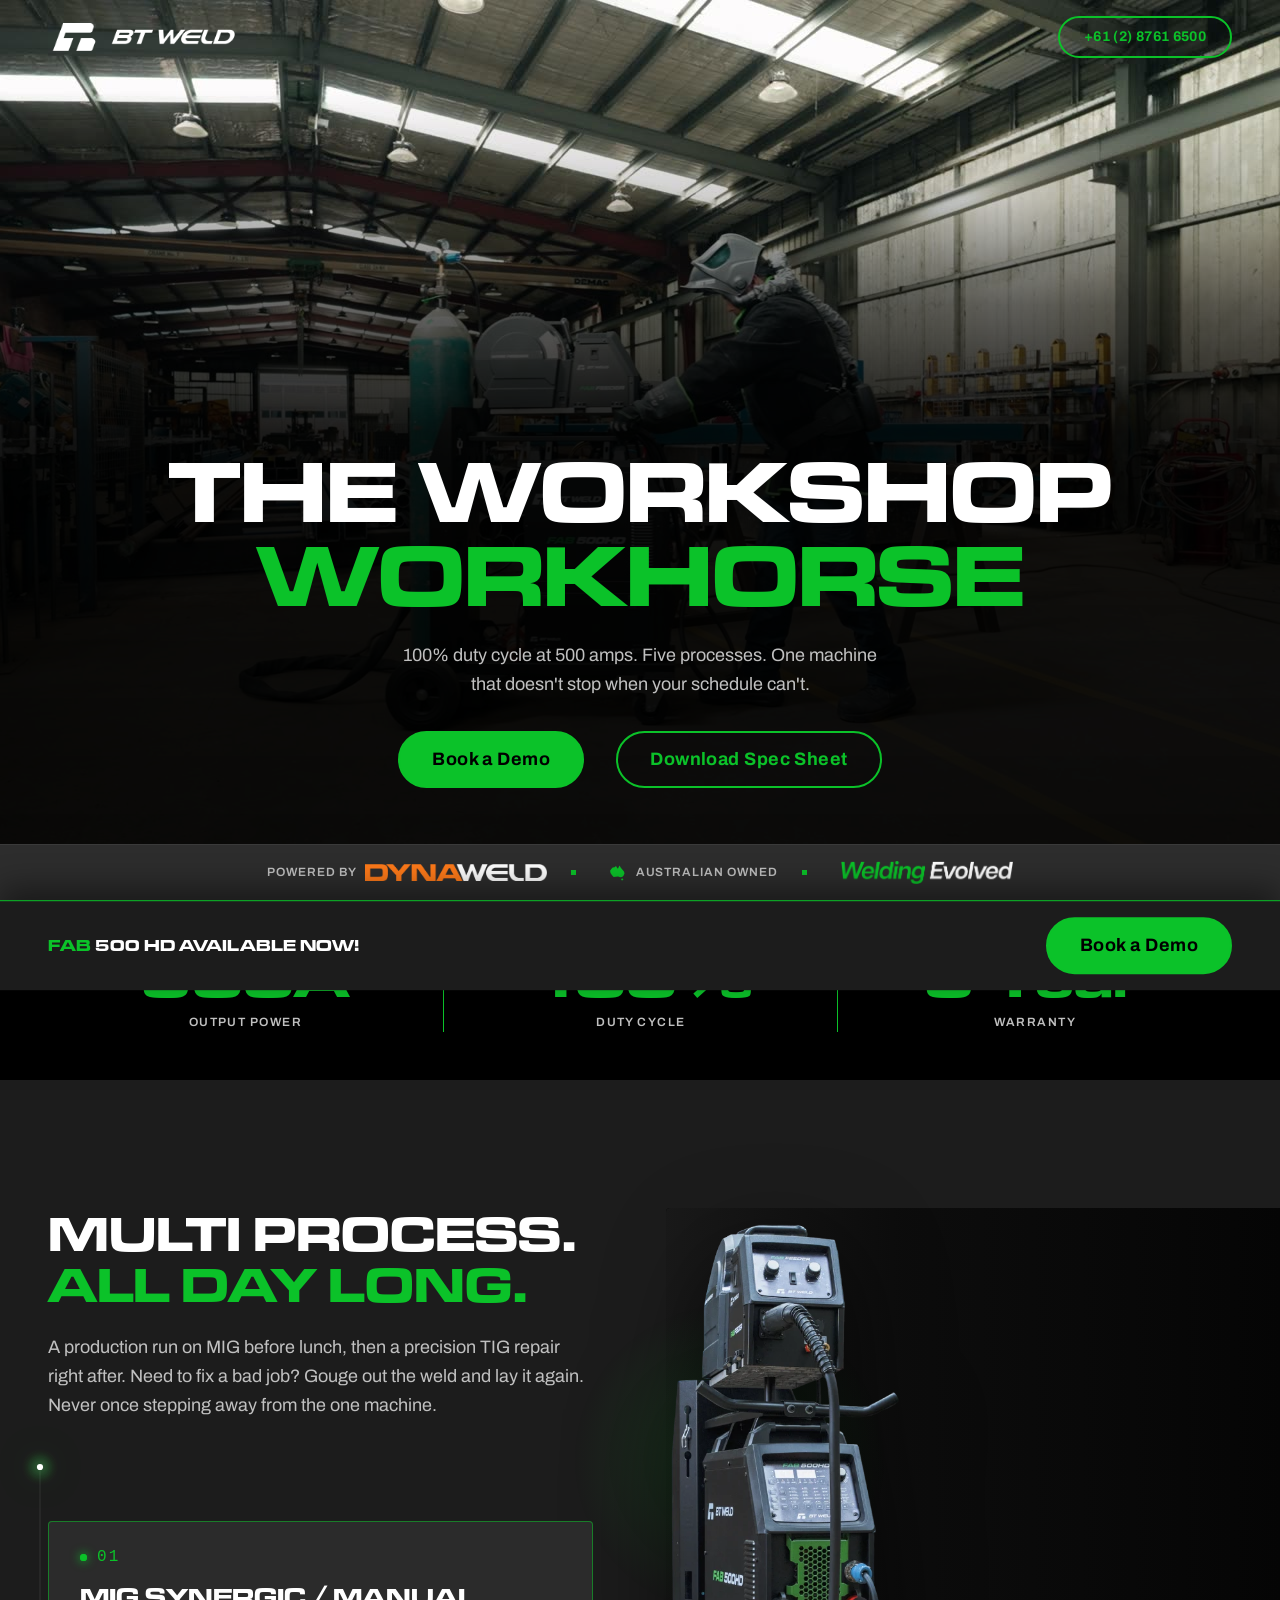
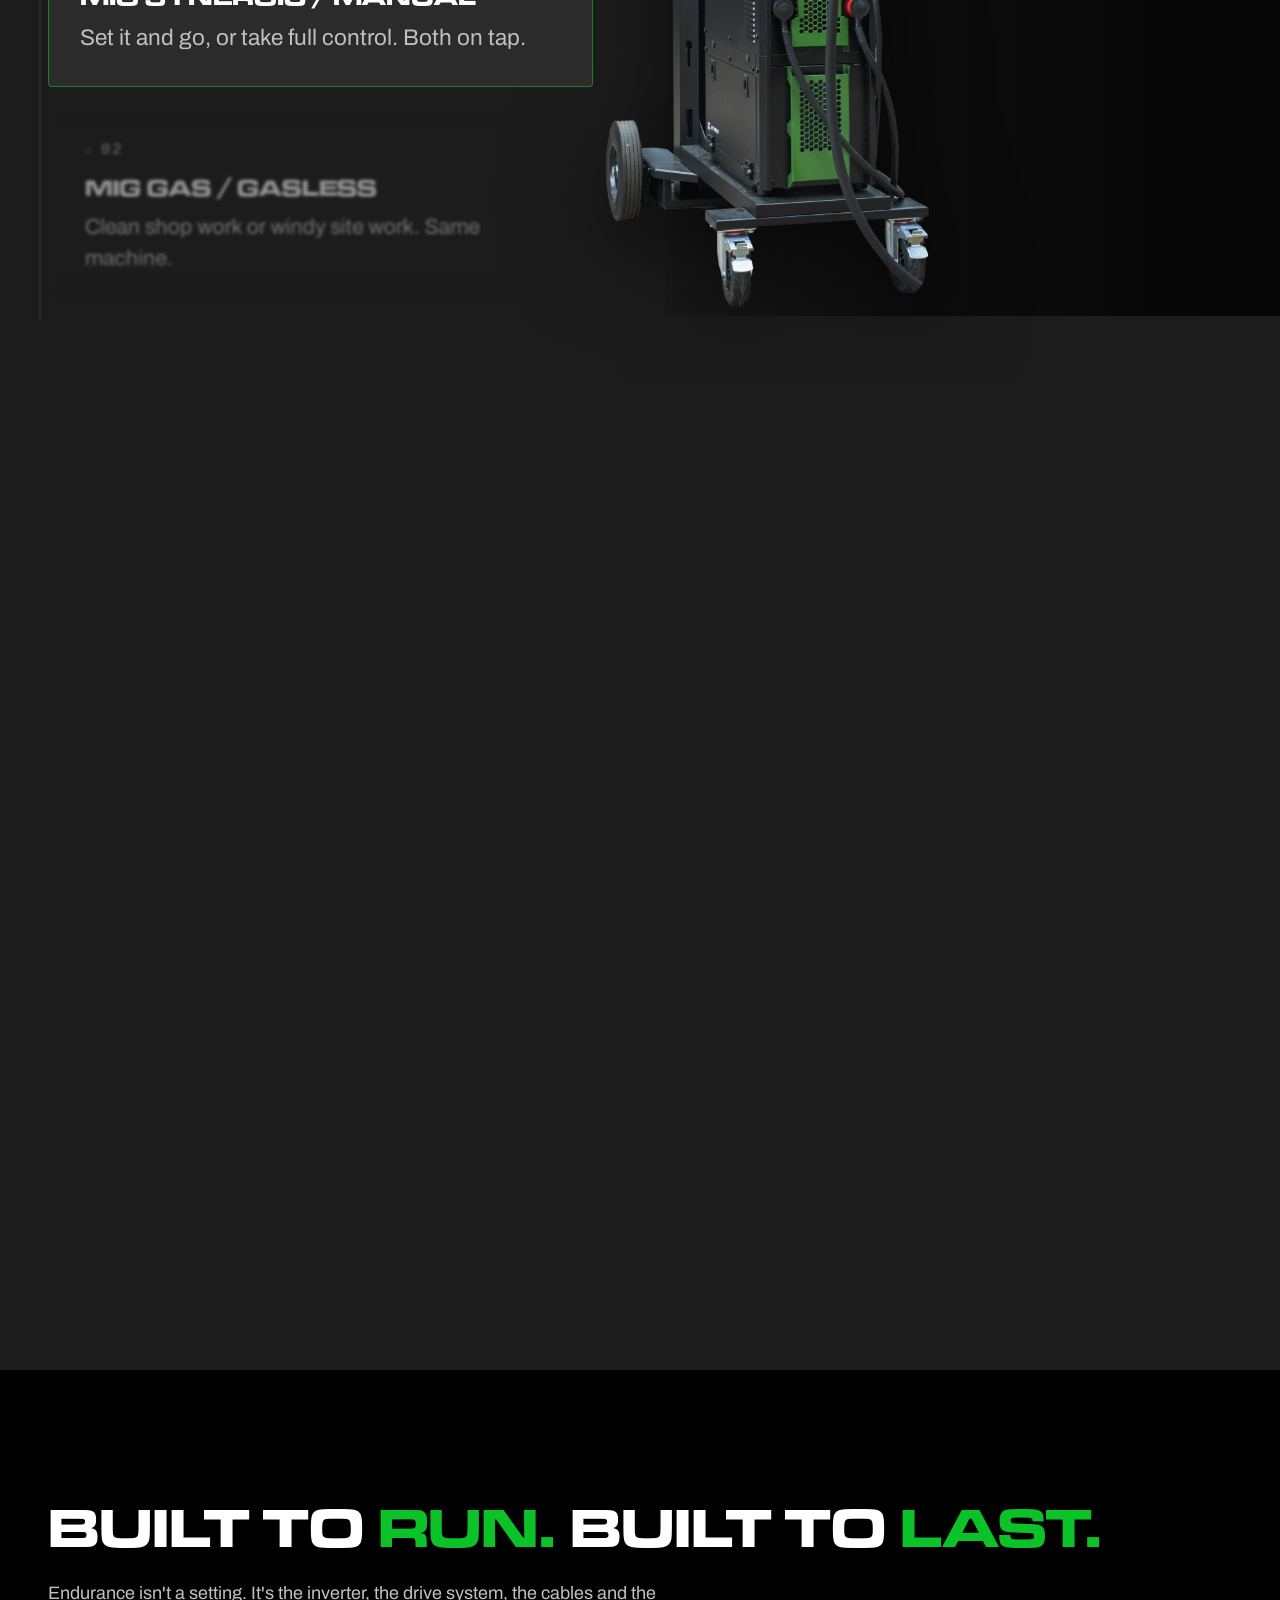
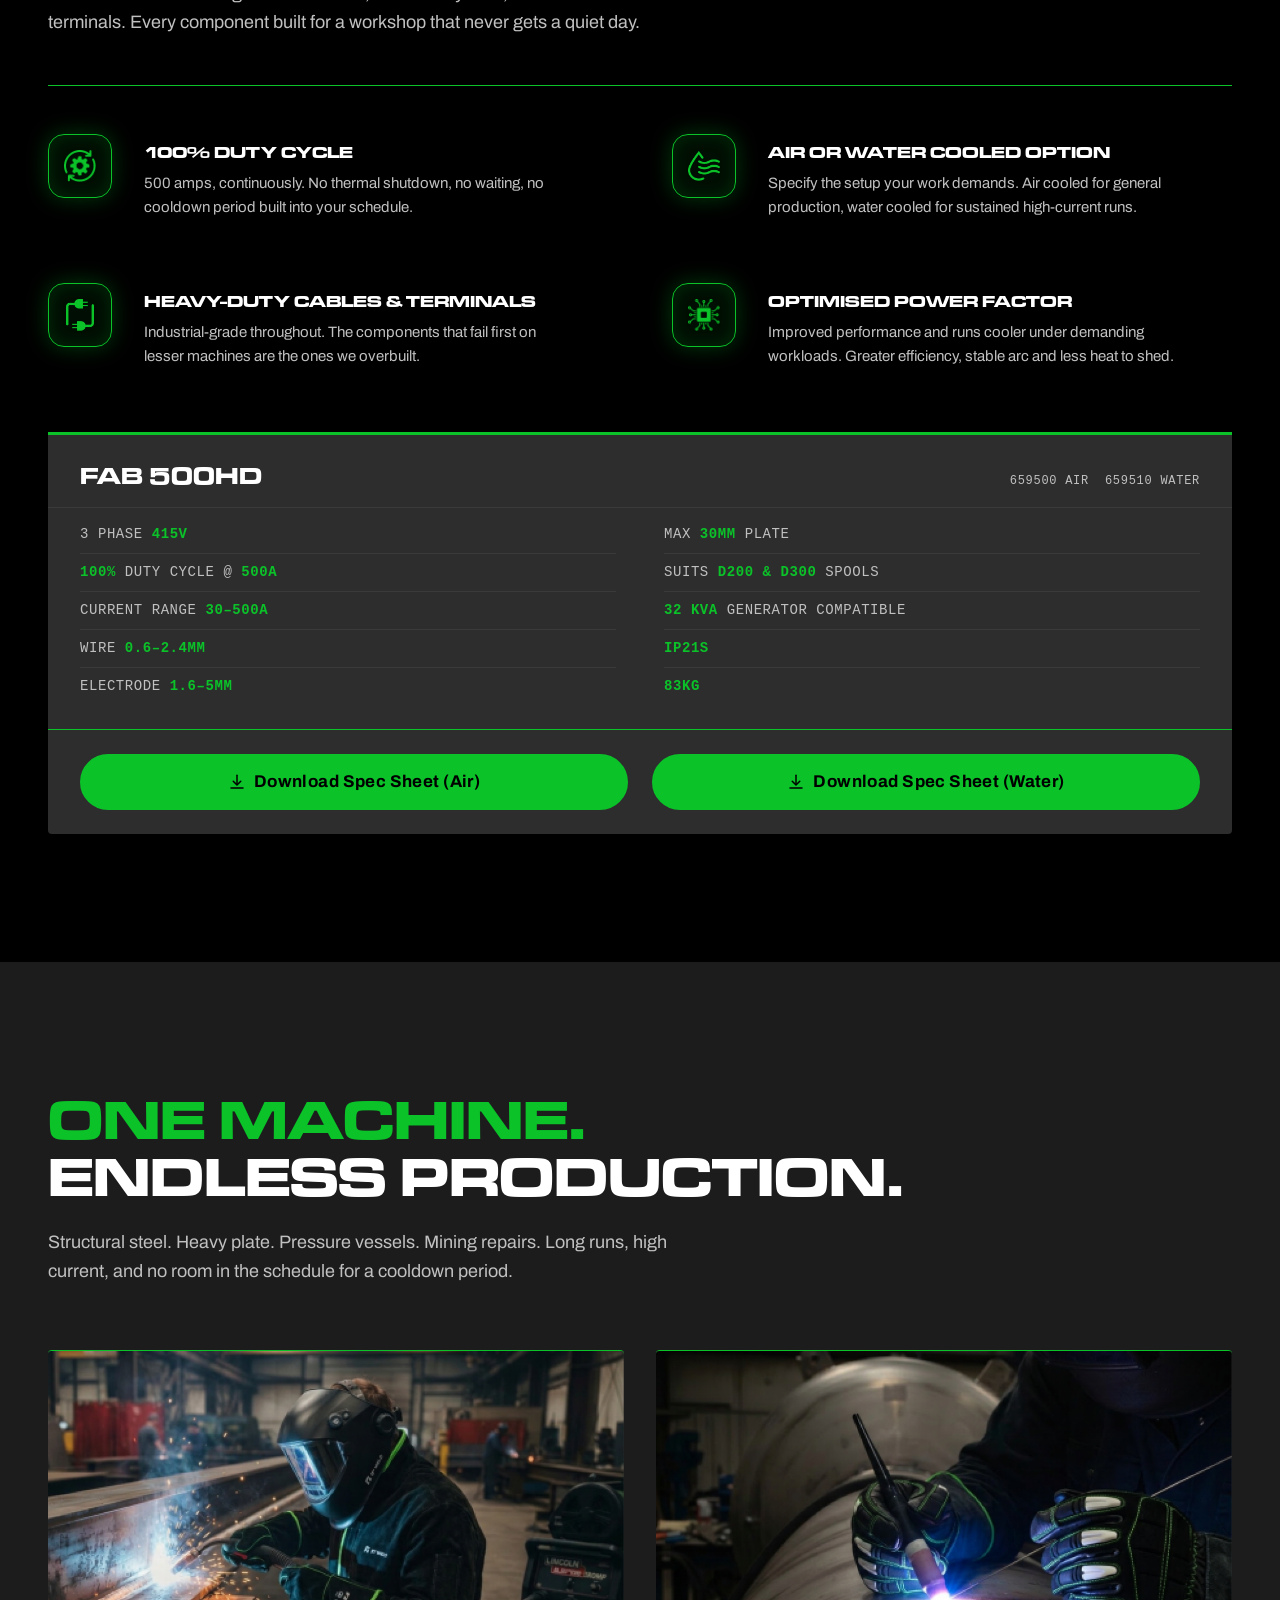
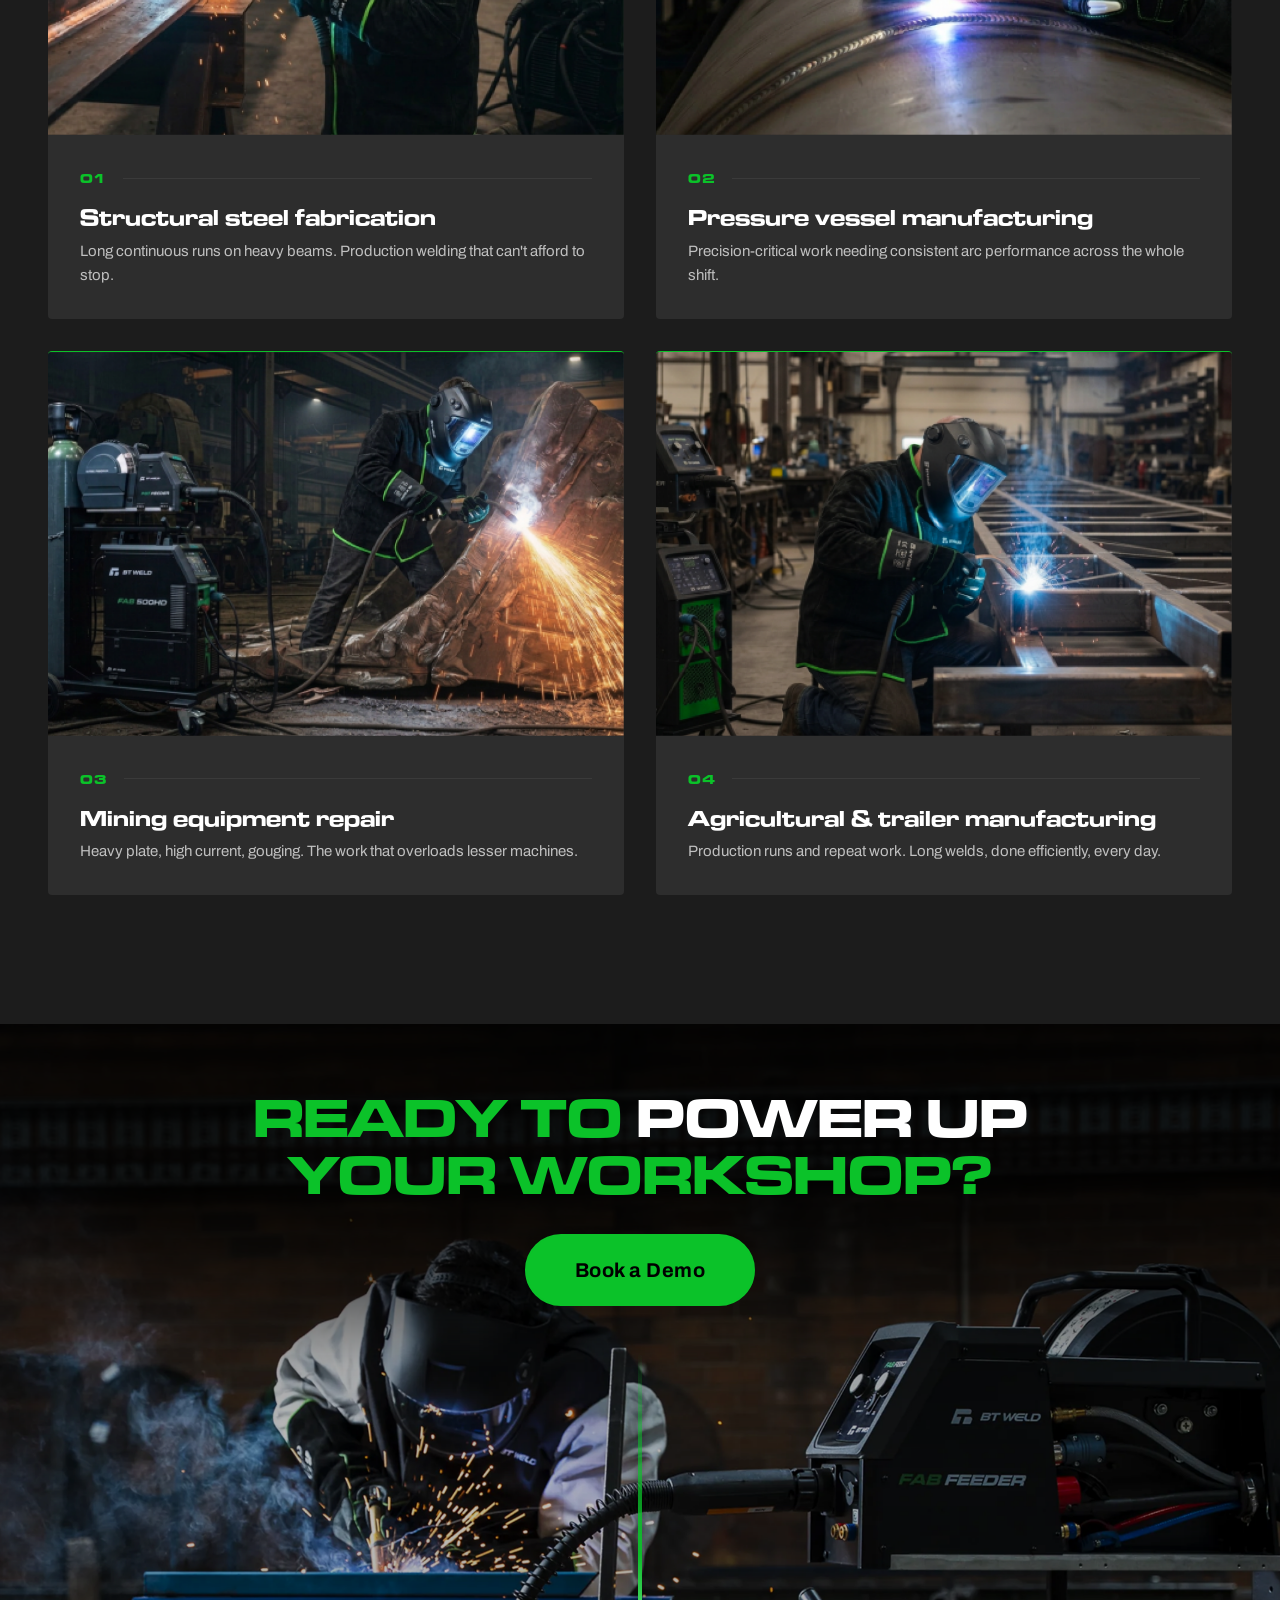
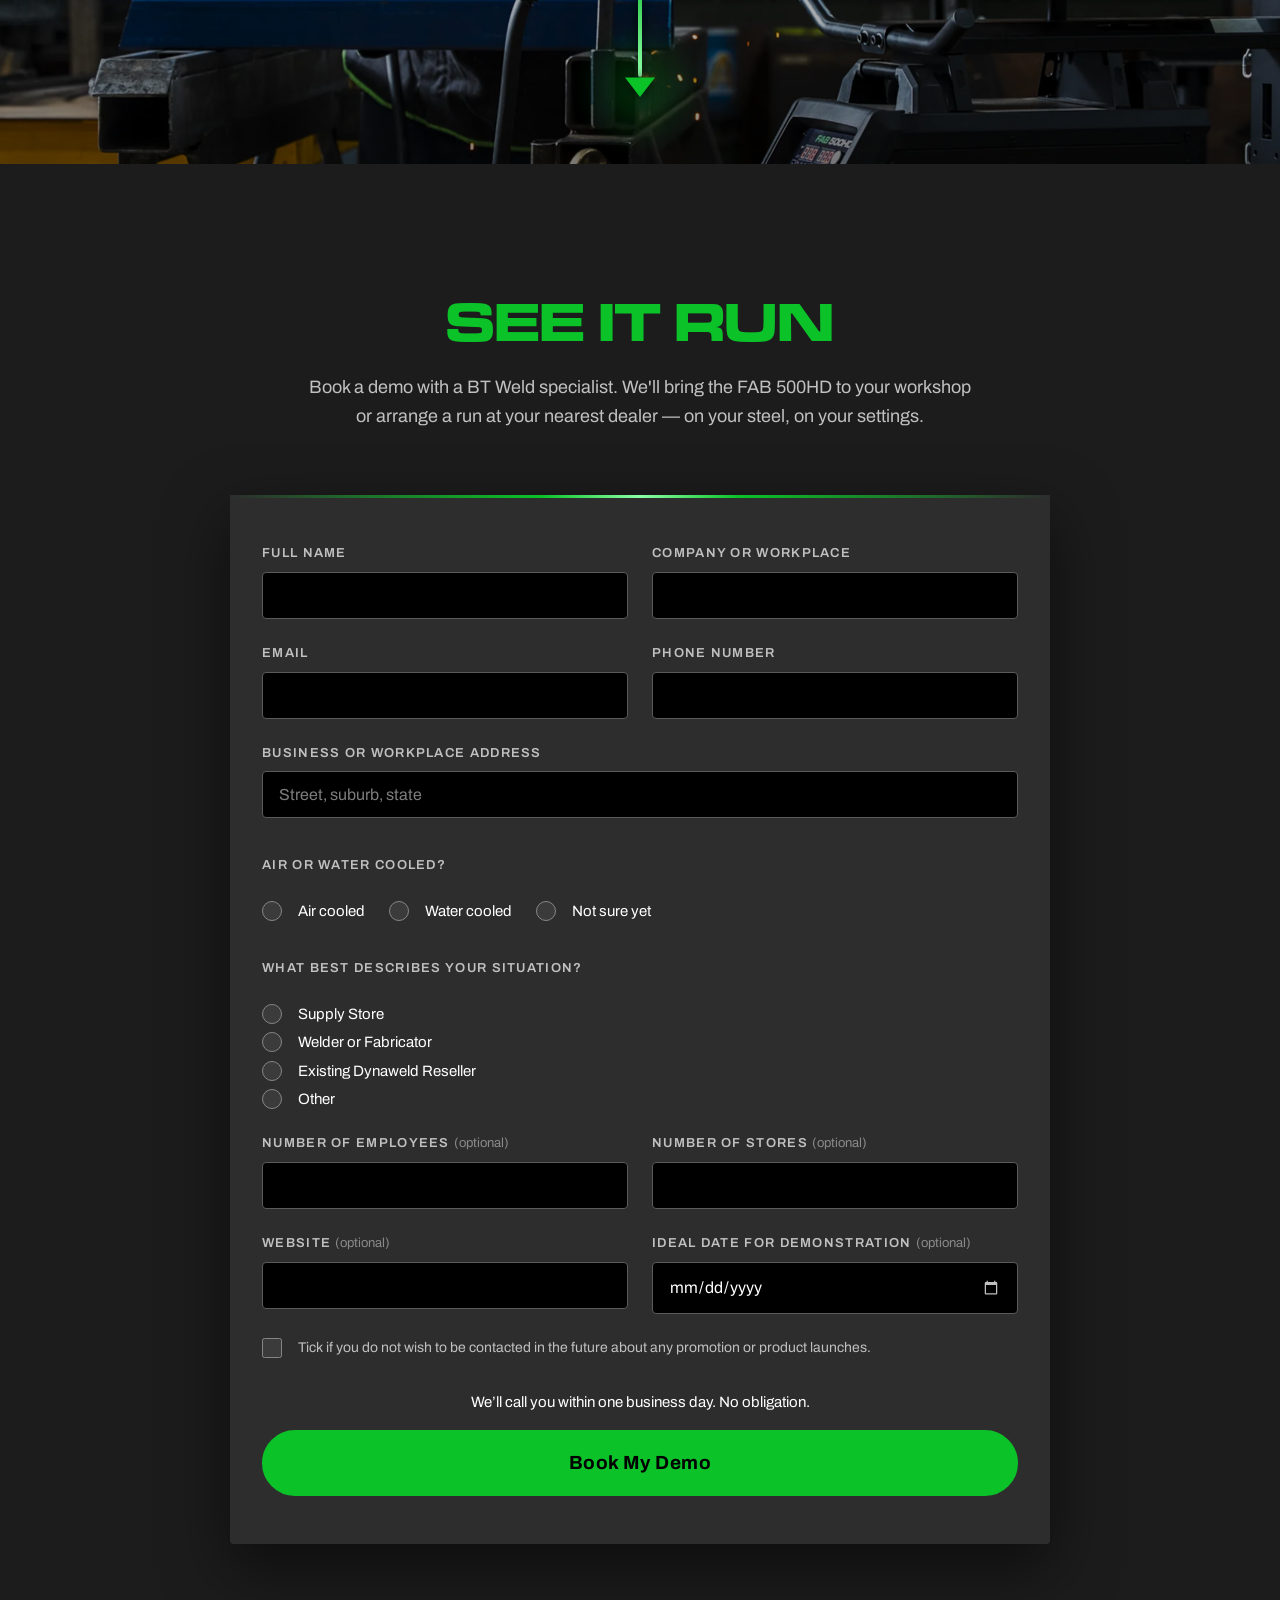
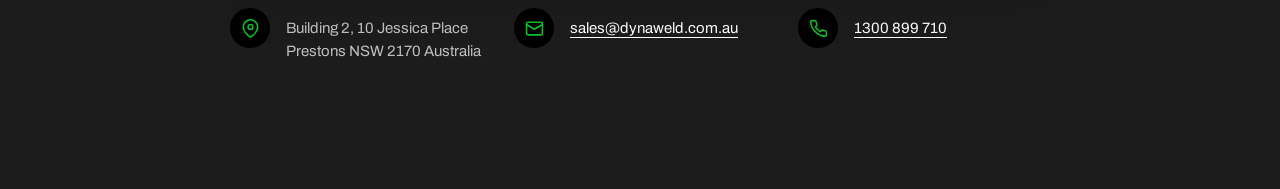
==== mockup/index.html @ fcc18ad4 "Add FAB500HD landing page for GitHub Pages Publishes mockup/index.html and the assets it references," ====
<!doctype html>
<html lang="en-AU">
<head>
<meta charset="utf-8">
<meta name="viewport" content="width=device-width, initial-scale=1">
<title>FAB 500HD Industrial MIG Welder | 500A, 100% Duty Cycle | BT Weld</title>
<meta name="description" content="The FAB 500HD delivers 500A at 100% duty cycle across MIG, TIG, Stick and gouging. Air or water cooled. 5-year warranty. Book a demo.">
<link rel="preconnect" href="https://fonts.googleapis.com">
<link rel="preconnect" href="https://fonts.gstatic.com" crossorigin>
<link rel="preload" as="font" type="font/otf" href="assets/fonts/MicrogrammaD-BoldExte.otf" crossorigin>
<link href="https://fonts.googleapis.com/css2?family=Archivo:wght@400;500;600;700&display=swap" rel="stylesheet">
<link rel="stylesheet" href="assets/css/fab500hd.css">
<script>document.documentElement.classList.add('js');</script>
<script type="application/ld+json">
{
  "@context": "https://schema.org",
  "@type": "Product",
  "name": "BT Weld FAB 500HD",
  "description": "Industrial multi-process welder. 500A at 100% duty cycle across MIG, TIG, Stick and gouging.",
  "brand": { "@type": "Brand", "name": "BT Weld" },
  "model": [
    { "@type": "ProductModel", "name": "FAB 500HD AIR", "sku": "659500" },
    { "@type": "ProductModel", "name": "FAB 500HD WATER", "sku": "659510" }
  ],
  "hasMerchantReturnPolicy": null,
  "additionalProperty": [
    { "@type": "PropertyValue", "name": "Duty cycle", "value": "100% @ 500A" },
    { "@type": "PropertyValue", "name": "Current range", "value": "30-500A" },
    { "@type": "PropertyValue", "name": "Max plate", "value": "30mm" },
    { "@type": "PropertyValue", "name": "Ingress protection", "value": "IP21S" },
    { "@type": "PropertyValue", "name": "Warranty", "value": "5 years" }
  ]
}
</script>
</head>
<body>
<!--
  THESIS: The category standard for an industrial machine page, played straight and
  built to Dyson/Caterpillar finish. It refuses the dealt alternative worlds and the
  smuggled-motif compromise: convention is the commitment, not the fallback.
  OWN-WORLD: Black ground, charcoal cards, one green (#0bc229, the BT Weld design
  system's brand green) carrying every action and rule. Microgramma Bold Extended
  uppercase for all display, Archivo for text, mono reserved for part numbers and
  filenames. 4px cards, pill buttons per the design system.
  Arc orange exists only inside photography.
  STORY: A fabricator sees a 500A machine that will not derate, reads the four figures
  that prove it, understands the five processes and the engineering behind the duty
  cycle, picks air or water, and books a demo on their own steel.
  FIRST VIEWPORT: Full-bleed arc footage under a 55% scrim, masthead reduced to logo
  and phone, headline struck across two lines at fit-computed scale, subhead, green
  primary and a quiet underlined brochure link, trust strip pinned to the band's base.
  FORM: canon — the standing exit, taken deliberately over the dealt direction
  (Mill Certificate) and the pick (Rating Plate). Seed key 51933d16.
  FINISH: unreviewed and undocumented is unfinished; this build ends with the finish
  review, the verdict, DESIGN.md, and every shipping raster carrying its provenance.
-->

<a class="bt-skip" href="#book-demo">Skip to demo booking</a>
<header class="bt-masthead">
  <div class="bt-masthead__inner">
    <a class="bt-logo" href="/" aria-label="BT Weld — home">
      <img src="assets/fab500hd/main-logo.png" alt="BT Weld" width="500" height="74" decoding="async">
    </a>
    <a class="bt-btn bt-btn--ghost bt-masthead__tel" href="tel:+61287616500">+61 (2) 8761 6500</a>
  </div>
</header>

<main>

<!-- ============ 1 — HERO ============ -->
<section class="bt-hero" aria-labelledby="hero-h">
  <div class="bt-hero__media">
    <video class="bt-hero__video"
           autoplay muted loop playsinline preload="metadata"
           poster="assets/fab500hd/hero-poster.jpg"
           aria-label="FAB 500HD welding in a fabrication workshop">
      <source src="assets/fab500hd/hero-clip.mp4" type="video/mp4">
    </video>
  </div>
  <div class="bt-hero__scrim"></div>

  <div class="bt-hero__inner">
    <div class="bt-wrap">
      <div class="bt-hero__copy">
        <h1 class="bt-display" id="hero-h">The Workshop<br><span class="bt-accent">Workhorse</span></h1>
        <p class="bt-hero__sub">100% duty cycle at 500 amps. Five processes. One machine that doesn't stop when your schedule can't.</p>
        <div class="bt-hero__actions">
          <a class="bt-btn" href="#book-demo" data-cta>Book a Demo</a>
          <a class="bt-btn bt-btn--ghost" href="assets/fab500hd/fab500hd-spec-sheet.pdf" target="_blank" rel="noopener">Download Spec Sheet</a>
        </div>
      </div>
    </div>
  </div>

  <div class="bt-trust">
    <ul class="bt-trust__list">
      <li class="bt-trust__item">
        <span class="bt-trust__pre">Powered by</span>
        <img class="bt-trust__logo bt-trust__logo--dyna" src="assets/fab500hd/dynaweld-logo.png" alt="Dynaweld" width="460" height="43" loading="lazy" decoding="async">
      </li>
      <li class="bt-trust__item">
        <svg class="bt-trust__icon" viewBox="0 0 32 28" aria-hidden="true" focusable="false">
          <path d="M5.2 7.4 7.5 5.2 10.5 4.6 12.8 2.8 14.2 5.0 15.8 7.2 17.2 4.2 18.6 1.8 20.2 5.0 22.5 8.0 25.6 11.4 26.4 14.8 24.8 18.2 22.6 20.4 19.4 20.8 16.2 19.4 12.4 19.8 9.0 20.2 6.4 17.6 4.0 13.8 3.4 10.2Z"/>
          <ellipse cx="22.7" cy="24.3" rx="1.7" ry="1.35"/>
        </svg>
        Australian Owned
      </li>
      <li class="bt-trust__item">
        <img class="bt-trust__logo bt-trust__logo--we" src="assets/fab500hd/welding-evolved-logo.png" alt="Welding Evolved" width="363" height="48" loading="lazy" decoding="async">
      </li>
    </ul>
  </div>
</section>

<!-- ============ 2 — PROOF BAR ============ -->
<section class="bt-proof" aria-label="Key specifications">
  <div class="bt-wrap">
    <div class="bt-proof__grid">
      <div class="bt-proof__cell"><p class="bt-figure">500A</p><p class="bt-label">Output Power</p></div>
      <div class="bt-proof__cell"><p class="bt-figure">100%</p><p class="bt-label">Duty Cycle</p></div>
      <div class="bt-proof__cell"><p class="bt-figure">5 Year</p><p class="bt-label">Warranty</p></div>
    </div>
  </div>
</section>

<!-- ============ 3 — MULTI-PROCESS ============ -->
<section class="bt-mp" data-mp aria-labelledby="proc-h">
  <div class="bt-mp__pin" data-mp-pin>
    <div class="bt-mp__stage" aria-hidden="true">
      <div class="bt-mp__video">
        <video class="bt-mp__vid" autoplay muted loop playsinline preload="none">
          <source src="assets/fab500hd/process-clip.mp4" type="video/mp4">
        </video>
        <span class="bt-mp__vscrim"></span>
      </div>
      <span class="bt-mp__glow" aria-hidden="true"></span>
      <div class="bt-mp__layer">
        <img class="bt-mp__product" src="assets/fab500hd/fab500hd-product.webp"
             alt="" width="543" height="1105" loading="lazy" decoding="async">
      </div>
    </div>

    <div class="bt-sparks" data-sparks aria-hidden="true">
      <span class="bt-spark"></span><span class="bt-spark"></span>
      <span class="bt-spark"></span><span class="bt-spark"></span>
    </div>

    <div class="bt-wrap bt-mp__inner">
      <div class="bt-mp__copy">
        <h2 class="bt-h2" id="proc-h">Multi Process.<br><span class="bt-accent">All Day Long.</span></h2>
        <p class="bt-body bt-mp__body">A production run on MIG before lunch, then a precision TIG repair right after. Need to fix a bad job? Gouge out the weld and lay it again. Never once stepping away from the one machine.</p>

        <div class="bt-rail" data-rail>
          <svg class="bt-seam" data-seam aria-hidden="true" focusable="false"
               viewBox="0 0 20 456" preserveAspectRatio="none">
            <defs>
              <filter id="btArcTurb" x="-120%" y="-4%" width="340%" height="108%"
                      filterUnits="objectBoundingBox" color-interpolation-filters="sRGB">
                <feTurbulence type="fractalNoise" baseFrequency="0.035 0.62" numOctaves="2" seed="7" result="n">
                  <animate attributeName="baseFrequency" dur="2.9s" repeatCount="indefinite"
                           values="0.035 0.62; 0.052 0.78; 0.03 0.55; 0.035 0.62"/>
                </feTurbulence>
                <feDisplacementMap in="SourceGraphic" in2="n" scale="3.4"
                                   xChannelSelector="R" yChannelSelector="G"/>
              </filter>
              <linearGradient id="btBeadHeat" data-bead-heat gradientUnits="userSpaceOnUse"
                              x1="10" y1="-220" x2="10" y2="0">
                <stop offset="0"    stop-color="#14301a"/>
                <stop offset="0.45" stop-color="#0bc229"/>
                <stop offset="0.82" stop-color="#8dffa8"/>
                <stop offset="1"    stop-color="#ffffff"/>
              </linearGradient>
              <clipPath id="btBeadClip"><rect data-bead-clip x="0" y="0" width="20" height="0"/></clipPath>
            </defs>

            <line class="bt-seam__track" x1="10" y1="0" x2="10" y2="456"/>

            <g clip-path="url(#btBeadClip)" filter="url(#btArcTurb)">
              <line class="bt-seam__bead" x1="10" y1="0" x2="10" y2="456"/>
            </g>

            <line class="bt-seam__flare" data-seam-flare x1="10" y1="0" x2="10" y2="456"/>

            <g data-seam-head class="bt-seam__headg">
              <circle class="bt-seam__halo" cx="10" cy="0" r="11"/>
              <circle class="bt-seam__core" cx="10" cy="0" r="3.1"/>
            </g>
          </svg>

          <div class="bt-rail__viewport" data-rail-viewport role="group" aria-label="Welding processes">
            <div class="bt-rail__list" data-rail-list>
            <article class="bt-rail__card" data-rail-card>
              <span class="bt-rail__idx"><i class="bt-rail__led" aria-hidden="true"></i>01</span>
              <h3 class="bt-rail__name">MIG Synergic / Manual</h3>
              <p class="bt-rail__cap">Set it and go, or take full control. Both on tap.</p>
            </article>
            <article class="bt-rail__card" data-rail-card>
              <span class="bt-rail__idx"><i class="bt-rail__led" aria-hidden="true"></i>02</span>
              <h3 class="bt-rail__name">MIG Gas / Gasless</h3>
              <p class="bt-rail__cap">Clean shop work or windy site work. Same machine.</p>
            </article>
            <article class="bt-rail__card" data-rail-card>
              <span class="bt-rail__idx"><i class="bt-rail__led" aria-hidden="true"></i>03</span>
              <h3 class="bt-rail__name">DC TIG (Lift Arc)</h3>
              <p class="bt-rail__cap">Clean, controlled starts for precision-critical joints.</p>
            </article>
            <article class="bt-rail__card" data-rail-card>
              <span class="bt-rail__idx"><i class="bt-rail__led" aria-hidden="true"></i>04</span>
              <h3 class="bt-rail__name">Stick (MMA)</h3>
              <p class="bt-rail__cap">Heavy electrodes, hard positions, site conditions.</p>
            </article>
            <article class="bt-rail__card" data-rail-card>
              <span class="bt-rail__idx"><i class="bt-rail__led" aria-hidden="true"></i>05</span>
              <h3 class="bt-rail__name">Gouging</h3>
              <p class="bt-rail__cap">Cut it back and reweld it. No second machine.</p>
            </article>
            <article class="bt-rail__card bt-rail__card--cta" data-rail-card>
              <span class="bt-cta__heat" aria-hidden="true"></span>
              <svg class="bt-cta__mark" viewBox="0 24 16 34" aria-hidden="true" focusable="false">
                <defs>
                  <linearGradient id="btCtaDrop" x1="8" y1="24" x2="8" y2="38" gradientUnits="userSpaceOnUse">
                    <stop offset="0" stop-color="#0bc229" stop-opacity="0"/>
                    <stop offset="0.55" stop-color="#0bc229"/>
                    <stop offset="1" stop-color="#8dffa8"/>
                  </linearGradient>
                </defs>
                <line class="bt-cta__drop" x1="8" y1="24" x2="8" y2="38"/>
                <circle class="bt-cta__pool" cx="8" cy="47" r="6.4"/>
                <circle class="bt-cta__core" cx="8" cy="47" r="2.6"/>
              </svg>
              <p class="bt-rail__lead">See how Fab 500 runs today</p>
              <span class="bt-cta__spill" aria-hidden="true"></span>
              <a class="bt-btn" href="#book-demo" data-cta>Book a Demo</a>
            </article>
            </div>
          </div>

          <div class="bt-seam-h" data-seam-h aria-hidden="true">
            <span class="bt-seam-h__bead"></span>
            <span class="bt-seam-h__head"></span>
          </div>
        </div>
      </div>
    </div>
  </div>
</section>

<!-- ============ 4 — ENGINEERING ============ -->
<section class="bt-section" aria-labelledby="eng-h">
  <div class="bt-wrap bt-fit">
    <div class="bt-reveal bt-fit">
      <h2 class="bt-h2" id="eng-h">Built to <span class="bt-accent">Run.</span> Built to <span class="bt-accent">Last.</span></h2>
      <p class="bt-body" style="margin-top: 24px; color: var(--bt-silver)">Endurance isn't a setting. It's the inverter, the drive system, the cables and the terminals. Every component built for a workshop that never gets a quiet day.</p>
    </div>

    <div class="bt-feats">
      <article class="bt-feat">
        <span class="bt-feat__icon" aria-hidden="true"><img src="assets/fab500hd/icons/duty-cycle.png" alt="" width="65" height="65" loading="lazy" decoding="async"></span>
        <h3 class="bt-feat__k">100% Duty Cycle</h3>
        <p class="bt-feat__d">500 amps, continuously. No thermal shutdown, no waiting, no cooldown period built into your schedule.</p>
      </article>
      <article class="bt-feat">
        <span class="bt-feat__icon" aria-hidden="true"><img src="assets/fab500hd/icons/cooling.png" alt="" width="56" height="53" loading="lazy" decoding="async"></span>
        <h3 class="bt-feat__k">Air or Water Cooled Option</h3>
        <p class="bt-feat__d">Specify the setup your work demands. Air cooled for general production, water cooled for sustained high-current runs.</p>
      </article>
      <article class="bt-feat">
        <span class="bt-feat__icon" aria-hidden="true"><img src="assets/fab500hd/icons/cables.png" alt="" width="52" height="61" loading="lazy" decoding="async"></span>
        <h3 class="bt-feat__k">Heavy-Duty Cables &amp; Terminals</h3>
        <p class="bt-feat__d">Industrial-grade throughout. The components that fail first on lesser machines are the ones we overbuilt.</p>
      </article>
      <article class="bt-feat">
        <span class="bt-feat__icon" aria-hidden="true"><img src="assets/fab500hd/icons/power-factor.png" alt="" width="68" height="68" loading="lazy" decoding="async"></span>
        <h3 class="bt-feat__k">Optimised Power Factor</h3>
        <p class="bt-feat__d">Improved performance and runs cooler under demanding workloads. Greater efficiency, stable arc and less heat to shed.</p>
      </article>
    </div>

    <!-- Rating plate — the page's one summary strip, and the download's home. -->
    <div class="bt-plate bt-reveal">
      <div class="bt-plate__head">
        <h3 class="bt-plate__title">FAB 500HD</h3>
        <p class="bt-plate__ids"><span>659500 Air</span><span>659510 Water</span></p>
      </div>

      <ul class="bt-plate__list">
        <li class="bt-plate__item">3 Phase <b>415V</b></li>
        <li class="bt-plate__item"><b>100%</b> duty cycle @ <b>500A</b></li>
        <li class="bt-plate__item">Current range <b>30&ndash;500A</b></li>
        <li class="bt-plate__item">Wire <b>0.6&ndash;2.4mm</b></li>
        <li class="bt-plate__item">Electrode <b>1.6&ndash;5mm</b></li>
        <li class="bt-plate__item">Max <b>30mm</b> plate</li>
        <li class="bt-plate__item">Suits <b>D200 &amp; D300</b> spools</li>
        <li class="bt-plate__item"><b>32 Kva</b> generator compatible</li>
        <li class="bt-plate__item"><b>IP21S</b></li>
        <li class="bt-plate__item"><b>83kg</b></li>
      </ul>

      <div class="bt-plate__dls">
        <a class="bt-btn bt-btn--block" href="assets/fab500hd/fab500hd-air-spec-sheet.pdf" target="_blank" rel="noopener">
          <svg class="bt-btn__i" viewBox="0 0 24 24" fill="none" stroke="currentColor" stroke-width="2" stroke-linecap="round" stroke-linejoin="round" aria-hidden="true">
            <path d="M12 3v12"/><path d="m7 11 5 5 5-5"/><path d="M4 20h16"/>
          </svg>
          Download Spec Sheet (Air)
        </a>
        <a class="bt-btn bt-btn--block" href="assets/fab500hd/fab500hd-water-spec-sheet.pdf" target="_blank" rel="noopener">
          <svg class="bt-btn__i" viewBox="0 0 24 24" fill="none" stroke="currentColor" stroke-width="2" stroke-linecap="round" stroke-linejoin="round" aria-hidden="true">
            <path d="M12 3v12"/><path d="m7 11 5 5 5-5"/><path d="M4 20h16"/>
          </svg>
          Download Spec Sheet (Water)
        </a>
      </div>
    </div>
  </div>
</section>

<!-- ============ 5 — APPLICATIONS ============ -->
<section class="bt-section bt-section--dark" aria-labelledby="app-h">
  <div class="bt-wrap bt-fit">
    <div class="bt-reveal bt-fit">
      <h2 class="bt-h2" id="app-h"><span class="bt-accent">One Machine.</span><br>Endless Production.</h2>
      <p class="bt-body" style="margin-top: 24px; color: var(--bt-silver)">Structural steel. Heavy plate. Pressure vessels. Mining repairs. Long runs, high current, and no room in the schedule for a cooldown period.</p>
    </div>

    <div class="bt-apps">
      <article class="bt-app">
        <img class="bt-app__img" src="assets/fab500hd/steel-fabrication.png" alt="Welder running a long seam along a structural steel beam" width="915" height="610" loading="lazy" decoding="async">
        <div class="bt-app__body"><span class="bt-app__num">01</span><h3 class="bt-card-h">Structural steel fabrication</h3><p class="bt-app__cap">Long continuous runs on heavy beams. Production welding that can't afford to stop.</p></div>
      </article>
      <article class="bt-app">
        <img class="bt-app__img" src="assets/fab500hd/pressure-vessel.png" alt="TIG welding a circumferential seam on a pressure vessel" width="915" height="610" loading="lazy" decoding="async">
        <div class="bt-app__body"><span class="bt-app__num">02</span><h3 class="bt-card-h">Pressure vessel manufacturing</h3><p class="bt-app__cap">Precision-critical work needing consistent arc performance across the whole shift.</p></div>
      </article>
      <article class="bt-app">
        <img class="bt-app__img" src="assets/fab500hd/mining.png" alt="Welder repairing heavy mining plate beside a FAB 500HD and its wire feeder" width="915" height="610" loading="lazy" decoding="async">
        <div class="bt-app__body"><span class="bt-app__num">03</span><h3 class="bt-card-h">Mining equipment repair</h3><p class="bt-app__cap">Heavy plate, high current, gouging. The work that overloads lesser machines.</p></div>
      </article>
      <article class="bt-app">
        <img class="bt-app__img" src="assets/fab500hd/agricultural.png" alt="Welder working along a fabricated trailer chassis frame" width="915" height="610" loading="lazy" decoding="async">
        <div class="bt-app__body"><span class="bt-app__num">04</span><h3 class="bt-card-h">Agricultural &amp; trailer manufacturing</h3><p class="bt-app__cap">Production runs and repeat work. Long welds, done efficiently, every day.</p></div>
      </article>
    </div>

    <div class="bt-dots" data-dots>
      <button class="bt-dot" type="button" aria-current="true"><span class="bt-dot__label">Structural steel fabrication</span></button>
      <button class="bt-dot" type="button"><span class="bt-dot__label">Pressure vessel manufacturing</span></button>
      <button class="bt-dot" type="button"><span class="bt-dot__label">Mining equipment repair</span></button>
      <button class="bt-dot" type="button"><span class="bt-dot__label">Agricultural &amp; trailer manufacturing</span></button>
    </div>
  </div>

</section>

<!-- ============ 6 — POWER UP ============ -->
<!-- Promoted out of section 5: it now carries its own heading and control,
     so it is a landmark in its own right rather than a caption band. It sits
     directly above #book-demo, which is what the arrow points at. -->
<section class="bt-powerup" aria-labelledby="powerup-h" data-powerup>
  <div class="bt-powerup__media" aria-hidden="true">
    <img class="bt-powerup__img" src="assets/fab500hd/welder-background-image.webp"
         alt="" width="2200" height="1874" loading="lazy" decoding="async" data-parallax>
  </div>
  <div class="bt-powerup__scrim" aria-hidden="true"></div>

  <div class="bt-wrap bt-powerup__inner">
    <h2 class="bt-h2 bt-powerup__h" id="powerup-h"><span class="bt-accent">Ready to</span> Power Up<br><span class="bt-accent">Your Workshop?</span></h2>
    <a class="bt-btn bt-powerup__btn" href="#book-demo" data-cta>Book a Demo</a>

    <a class="bt-powerup__arrow" href="#book-demo" aria-label="Go to the demo booking form">
      <span class="bt-powerup__glow" aria-hidden="true"></span>
      <span class="bt-arrow__seam" aria-hidden="true"><span class="bt-arrow__charge"></span></span>
      <svg class="bt-arrow__head" viewBox="0 0 34 24" aria-hidden="true" focusable="false">
        <path d="M2 1.5 17 21 32 1.5Z"/>
      </svg>
    </a>
  </div>
</section>

<!-- ============ 7 — DEMO BOOKING ============ -->
<section class="bt-demo" id="book-demo" aria-labelledby="demo-h">
  </div>

  <div class="bt-wrap bt-fit">
    <div class="bt-demo__grid">
      <div class="bt-demo__copy">
        <h2 class="bt-h2 bt-accent" id="demo-h">See It Run</h2>
        <p class="bt-body">Book a demo with a BT Weld specialist. We'll bring the FAB 500HD to your workshop or arrange a run at your nearest dealer — on your steel, on your settings.</p>
      </div>

      <div class="bt-panel" id="form-panel">
        <form id="demo-form" novalidate>
          <div class="bt-fieldrow">
            <div class="bt-field">
              <label class="bt-field__label" for="f-name">Full Name</label>
              <input class="bt-input" id="f-name" name="name" type="text" autocomplete="name" required>
              <p class="bt-field__err"><b>Required</b> — enter your name.</p>
            </div>
            <div class="bt-field">
              <label class="bt-field__label" for="f-company">Company or Workplace</label>
              <input class="bt-input" id="f-company" name="company" type="text" autocomplete="organization" required>
              <p class="bt-field__err"><b>Required</b> — enter your company or workplace.</p>
            </div>
          </div>

          <div class="bt-fieldrow">
            <div class="bt-field">
              <label class="bt-field__label" for="f-email">Email</label>
              <input class="bt-input" id="f-email" name="email" type="email" autocomplete="email" inputmode="email" required>
              <p class="bt-field__err"><b>Check this</b> — enter a valid email address.</p>
            </div>
            <div class="bt-field">
              <label class="bt-field__label" for="f-phone">Phone Number</label>
              <input class="bt-input" id="f-phone" name="phone" type="tel" autocomplete="tel" required>
              <p class="bt-field__err"><b>Check this</b> — enter a valid phone number.</p>
            </div>
          </div>

          <div class="bt-field">
            <label class="bt-field__label" for="f-address">Business or workplace address</label>
            <input class="bt-input" id="f-address" name="address" type="text" autocomplete="street-address" placeholder="Street, suburb, state" required>
            <p class="bt-field__err"><b>Required</b> — enter your business or workplace address.</p>
          </div>

          <div class="bt-field" role="radiogroup" aria-labelledby="setup-l">
            <p class="bt-field__label" id="setup-l">Air or water cooled?</p>
            <div class="bt-choices bt-choices--inline">
              <label class="bt-choice"><input type="radio" name="cooling" value="Air cooled" required><span>Air cooled</span></label>
              <label class="bt-choice"><input type="radio" name="cooling" value="Water cooled"><span>Water cooled</span></label>
              <label class="bt-choice"><input type="radio" name="cooling" value="Not sure yet"><span>Not sure yet</span></label>
            </div>
            <p class="bt-field__err"><b>Required</b> — pick one, or tell us you are not sure.</p>
          </div>

          <div class="bt-field" role="radiogroup" aria-labelledby="situation-l">
            <p class="bt-field__label" id="situation-l">What best describes your situation?</p>
            <div class="bt-choices">
              <label class="bt-choice"><input type="radio" name="situation" value="Supply Store" required><span>Supply Store</span></label>
              <label class="bt-choice"><input type="radio" name="situation" value="Welder or Fabricator"><span>Welder or Fabricator</span></label>
              <label class="bt-choice"><input type="radio" name="situation" value="Existing Dynaweld Reseller"><span>Existing Dynaweld Reseller</span></label>
              <label class="bt-choice"><input type="radio" name="situation" value="Other"><span>Other</span></label>
            </div>
            <p class="bt-field__err"><b>Required</b> — choose the one that fits.</p>
          </div>

          <div class="bt-fieldrow">
            <div class="bt-field">
              <label class="bt-field__label" for="f-employees">Number of employees <span class="bt-field__opt">(optional)</span></label>
              <input class="bt-input" id="f-employees" name="employees" type="number" min="1" step="1" inputmode="numeric">
            </div>
            <div class="bt-field">
              <label class="bt-field__label" for="f-stores">Number of stores <span class="bt-field__opt">(optional)</span></label>
              <input class="bt-input" id="f-stores" name="stores" type="number" min="1" step="1" inputmode="numeric">
            </div>
          </div>

          <div class="bt-fieldrow">
            <div class="bt-field">
              <label class="bt-field__label" for="f-website">Website <span class="bt-field__opt">(optional)</span></label>
              <input class="bt-input" id="f-website" name="website_url" type="url" autocomplete="url" inputmode="url">
              <p class="bt-field__err"><b>Check this</b> — enter a valid web address.</p>
            </div>
            <div class="bt-field">
              <label class="bt-field__label" for="f-date">Ideal date for demonstration <span class="bt-field__opt">(optional)</span></label>
              <input class="bt-input" id="f-date" name="demo_date" type="date">
            </div>
          </div>

          <label class="bt-check">
            <input type="checkbox" id="f-optout" name="no_marketing" value="yes">
            <span>Tick if you do not wish to be contacted in the future about any promotion or product launches.</span>
          </label>

          <div class="bt-hp" aria-hidden="true">
            <label for="f-hp">Leave this field empty</label>
            <input id="f-hp" name="hp_url" type="text" tabindex="-1" autocomplete="off">
          </div>

          <div class="bt-panel__submit">
            <p class="bt-panel__promise">We’ll call you within one business day. No obligation.</p>
            <button class="bt-btn bt-btn--block" type="submit">Book My Demo</button>
          </div>
        </form>
      </div>

      <address class="bt-contact">
        <div class="bt-contact__item">
          <span class="bt-contact__badge" aria-hidden="true">
            <svg viewBox="0 0 24 24" fill="none" stroke="currentColor" stroke-width="2" stroke-linecap="round" stroke-linejoin="round">
              <path d="M21 10c0 7-9 13-9 13s-9-6-9-13a9 9 0 0 1 18 0z"/>
              <circle cx="12" cy="10" r="3"/>
            </svg>
          </span>
          <span class="bt-contact__text">Building 2, 10 Jessica Place Prestons NSW 2170 Australia</span>
        </div>

        <div class="bt-contact__item">
          <span class="bt-contact__badge" aria-hidden="true">
            <svg viewBox="0 0 24 24" fill="none" stroke="currentColor" stroke-width="2" stroke-linecap="round" stroke-linejoin="round">
              <rect x="2" y="4" width="20" height="16" rx="2"/>
              <path d="m2 7 10 6 10-6"/>
            </svg>
          </span>
          <a class="bt-contact__text" href="mailto:sales@dynaweld.com.au">sales@dynaweld.com.au</a>
        </div>

        <div class="bt-contact__item">
          <span class="bt-contact__badge" aria-hidden="true">
            <svg viewBox="0 0 24 24" fill="none" stroke="currentColor" stroke-width="2" stroke-linecap="round" stroke-linejoin="round">
              <path d="M22 16.92v3a2 2 0 0 1-2.18 2 19.79 19.79 0 0 1-8.63-3.07 19.5 19.5 0 0 1-6-6 19.79 19.79 0 0 1-3.07-8.67A2 2 0 0 1 4.11 2h3a2 2 0 0 1 2 1.72 12.84 12.84 0 0 0 .7 2.81 2 2 0 0 1-.45 2.11L8.09 9.91a16 16 0 0 0 6 6l1.27-1.27a2 2 0 0 1 2.11-.45 12.84 12.84 0 0 0 2.81.7A2 2 0 0 1 22 16.92z"/>
            </svg>
          </span>
          <a class="bt-contact__text" href="tel:1300899710">1300 899 710</a>
        </div>
      </address>
    </div>
  </div>
</section>

</main>

<div class="bt-sticky" id="sticky">
  <div class="bt-sticky__inner">
    <p class="bt-sticky__name"><span class="bt-accent">FAB</span> 500 HD AVAILABLE NOW!</p>
    <a class="bt-btn" href="#book-demo" data-cta>Book a Demo</a>
  </div>
</div>

<script src="assets/js/fab500hd.js"></script>
</body>
</html>
---- mockup/assets/css/fab500hd.css ----
@charset "UTF-8";
/* =========================================================================
   BT WELD FAB 500HD — landing page
   Ports to the child theme unchanged. Mobile-first. Two breakpoints only.
   ========================================================================= */

@font-face {
  font-family: "Microgramma D";
  src: url("../fonts/MicrogrammaD-BoldExte.otf") format("opentype");
  font-weight: 700;
  font-style: normal;
  font-display: swap;
}

:root {
  /* ---- Palette (pinned by brief) ---------------------------------- */
  --bt-black:          #000000;
  --bt-charcoal-dark:  #1C1C1C;
  --bt-charcoal:       #2D2D2D;
  --bt-green:          #0bc229;   /* design system brand green, overrides the brief's #3E8C3A */
  --bt-silver:         #C0C0C0;
  --bt-white:          #FFFFFF;
  /* Arc orange is imagery-only. Declared for reference; never used in UI. */
  --bt-orange:         #FF6600;

  /* Derived, for states only — no new hues introduced. */
  --bt-green-lift:     #3ad952;   /* brightens on hover — this page is dark */
  --bt-green-press:    #09a423;   /* design system --bt-green-hover, used here as pressed */
  --bt-hairline:       #3A3A3A;

  /* ---- Type -------------------------------------------------------- */
  --bt-font-display: "Microgramma D", "Eurostile", "Arial Black", system-ui, sans-serif;
  --bt-font-body:    "Archivo", system-ui, -apple-system, "Segoe UI", sans-serif;
  --bt-font-mono:    ui-monospace, "SFMono-Regular", "Cascadia Mono", Menlo, monospace;

  /* Fit coefficients measured from the real advance widths of this face.
     H1 binding line "THE WORKSHOP" = 10.74em -> 100/10.74 = 9.31cqw
     H2 binding word "PRODUCTION."  =  9.02em -> 100/9.02  = 11.09cqw  */
  --bt-h1-coeff: 9.00cqw;
  --bt-h2-coeff: 9.10cqw;

  /* ---- Space ------------------------------------------------------- */
  --bt-space-4:   4px;
  --bt-space-8:   8px;
  --bt-space-16: 16px;
  --bt-space-24: 24px;
  --bt-space-32: 32px;
  --bt-space-48: 48px;
  --bt-space-64: 64px;
  --bt-space-96: 96px;
  --bt-space-128: 128px;

  --bt-gutter: var(--bt-space-24);
  --bt-section-y: var(--bt-space-96);
  --bt-max: 1280px;

  /* ---- Radius ------------------------------------------------------ */
  --bt-radius-card: 4px;
  --bt-radius-btn: 50px;         /* design system pill — overrides the brief's 2px */

  /* Must track the rendered bar: 12px pad + 58px button + 12px pad. It only
     reserves space under the mobile layout, and it was 14px short of the real
     height for as long as the bar never actually floated. */
  --bt-sticky-h: 82px;
  /* The fixed masthead, so anchor targets can clear it. Measured, not
     guessed: 16px pad + the ghost button's own height + 16px pad. */
  --bt-header-h: 72px;
}

@media (min-width: 1024px) {
  :root {
    --bt-gutter: var(--bt-space-48);
    --bt-section-y: var(--bt-space-128);
  }
}

/* =========================================================================
   Base
   ========================================================================= */

*, *::before, *::after { box-sizing: border-box; }

html {
  scroll-behavior: smooth;
  -webkit-text-size-adjust: 100%;
  color-scheme: dark;
}

body {
  margin: 0;
  background: var(--bt-black);
  color: var(--bt-white);
  font-family: var(--bt-font-body);
  font-size: 1rem;
  font-weight: 400;
  line-height: 1.6;
  -webkit-font-smoothing: antialiased;
  overflow-x: hidden;
  padding-bottom: calc(var(--bt-sticky-h) + env(safe-area-inset-bottom, 0px));
}

@media (min-width: 768px) {
  body { font-size: 1.125rem; padding-bottom: 0; }
  :root { --bt-header-h: 76px; }
}

img, video, svg { display: block; max-width: 100%; }

/* Browser surfaces — themed, not left to the UA. */
::selection { background: var(--bt-green); color: var(--bt-black); }
input, textarea, select { caret-color: var(--bt-green); }
* { scrollbar-color: var(--bt-charcoal) var(--bt-black); scrollbar-width: thin; }
*::-webkit-scrollbar { width: 10px; height: 10px; }
*::-webkit-scrollbar-track { background: var(--bt-black); }
*::-webkit-scrollbar-thumb { background: var(--bt-charcoal); border-radius: 0; }
*::-webkit-scrollbar-thumb:hover { background: #3c3c3c; }

:where(a, button, input, select, textarea, [tabindex]):focus-visible {
  outline: 2px solid var(--bt-green);
  outline-offset: 2px;
}

a { color: var(--bt-green); text-underline-offset: 0.2em; text-decoration-thickness: 1px; }

/* =========================================================================
   Type
   ========================================================================= */

.bt-display,
.bt-h2,
.bt-card-h {
  font-family: var(--bt-font-display);
  font-weight: 700;              /* the face ships one weight; 800 resolves here */
  text-transform: uppercase;
  letter-spacing: 0;             /* extended face — negative tracking collides counters */
  margin: 0;
}

.bt-fit,
.bt-mp__copy,
.bt-hero__copy,
.bt-split__copy,
.bt-demo__copy { container-type: inline-size; }

.bt-display {
  font-size: min(5.5rem, var(--bt-h1-coeff));
  line-height: 0.96;
}

.bt-h2 {
  font-size: min(3.5rem, var(--bt-h2-coeff));
  line-height: 1.02;
}

.bt-card-h {
  font-size: 1.125rem;
  line-height: 1.15;
  text-transform: none;
}

@media (min-width: 1024px) { .bt-card-h { font-size: 1.375rem; } }

.bt-accent { color: var(--bt-green); }

.bt-eyebrow {
  font-family: var(--bt-font-body);
  font-weight: 600;
  font-size: 0.75rem;
  letter-spacing: 0.12em;
  text-transform: uppercase;
  color: var(--bt-silver);
  margin: 0 0 var(--bt-space-24);
}

.bt-body { max-width: 65ch; margin: 0; }
.bt-body--center { margin-inline: auto; }

.bt-figure {
  font-family: var(--bt-font-display);
  font-weight: 700;
  color: var(--bt-green);
  /* same 3.5rem ceiling as .bt-h2 so the figures sit in the page's title
     scale instead of out-shouting it; 22cqw keeps the widest figure
     ("5 Year", 4.06em) inside its own cell at every column count */
  font-size: min(3.5rem, 22cqw);
  line-height: 1.02;
  white-space: nowrap;
  font-variant-numeric: tabular-nums;
  margin: 0;
}

.bt-label {
  font-family: var(--bt-font-body);
  font-weight: 600;
  font-size: 0.75rem;
  letter-spacing: 0.12em;
  text-transform: uppercase;
  color: var(--bt-silver);
  margin: var(--bt-space-8) 0 0;
}

/* =========================================================================
   Layout
   ========================================================================= */

.bt-wrap {
  width: 100%;
  max-width: var(--bt-max);
  margin-inline: auto;
  padding-inline: var(--bt-gutter);
}

.bt-section { padding-block: var(--bt-section-y); }
.bt-section--dark { background: var(--bt-charcoal-dark); }
.bt-band { padding: 0; }

.bt-skip {
  position: absolute; left: -9999px; top: 0; z-index: 400;
  background: var(--bt-green); color: var(--bt-black);
  padding: var(--bt-space-8) var(--bt-space-16); font-weight: 700;
}
.bt-skip:focus { left: var(--bt-space-8); top: var(--bt-space-8); }

/* =========================================================================
   Buttons
   ========================================================================= */

.bt-btn {
  display: inline-flex;
  align-items: center;
  justify-content: center;
  gap: var(--bt-space-8);
  font-family: var(--bt-font-body);
  font-weight: 700;
  font-size: 1.125rem;
  letter-spacing: 0.025em;
  line-height: 1.4;
  padding: 14px var(--bt-space-32);
  border: 2px solid var(--bt-green);
  border-radius: var(--bt-radius-btn);
  background: var(--bt-green);
  color: var(--bt-black);          /* 5.02:1 — white on this green is 4.19:1 and fails */
  text-decoration: none;
  cursor: pointer;
  transition: background 140ms ease, border-color 140ms ease, transform 140ms ease;
}

.bt-btn:hover { background: var(--bt-green-lift); border-color: var(--bt-green-lift); }
.bt-btn:active { background: var(--bt-green-press); border-color: var(--bt-green-press); transform: translateY(1px); }
.bt-btn[disabled], .bt-btn[aria-disabled="true"] { opacity: 0.45; pointer-events: none; }

.bt-btn--ghost {
  background: transparent;
  color: var(--bt-green);
  border-color: var(--bt-green);
}
.bt-btn--ghost:hover { background: rgba(11, 194, 41, 0.14); color: var(--bt-green-lift); }

.bt-btn--block { width: 100%; }

/* Quiet secondary link — underline only, never a border or fill. */
.bt-textlink {
  font-family: var(--bt-font-body);
  font-weight: 600;
  font-size: 0.9375rem;
  color: var(--bt-silver);
  text-decoration: underline;
  text-underline-offset: 0.25em;
}
.bt-textlink:hover { color: var(--bt-white); }

/* =========================================================================
   Asset placeholder — brief convention when an asset is not yet supplied
   ========================================================================= */

.bt-ph {
  position: relative;
  width: 100%;
  aspect-ratio: var(--ratio, 16 / 9);
  background: var(--bt-charcoal);
  display: grid;
  place-items: center;
  overflow: hidden;
}

.bt-ph::before {
  content: "";
  position: absolute;
  inset: var(--bt-space-8);
  border: 1px solid rgba(192, 192, 192, 0.14);
}

.bt-ph__name {
  font-family: var(--bt-font-mono);
  font-size: 0.6875rem;
  letter-spacing: 0.04em;
  color: var(--bt-silver);
  text-align: center;
  padding: var(--bt-space-8);
  position: relative;
}

.bt-ph__name::after {
  content: attr(data-ratio);
  display: block;
  color: #6f6f6f;
  margin-top: 4px;
}

/* =========================================================================
   1 — Hero
   ========================================================================= */

.bt-hero {
  position: relative;
  min-height: 640px;
  height: 100svh;
  max-height: 900px;
  display: flex;
  flex-direction: column;
  justify-content: flex-end;   /* lower third: copy sits at the base */
  overflow: hidden;
  background: var(--bt-black);
}

.bt-hero__media { position: absolute; inset: 0; z-index: 0; }
.bt-hero__media .bt-ph { height: 100%; aspect-ratio: auto; }
.bt-hero__media video,
.bt-hero__media img { width: 100%; height: 100%; object-fit: cover; }

/* the hero video sits directly in the band, not inside .bt-hero__media */
.bt-hero__video {
  position: absolute; inset: 0; z-index: 0;
  width: 100%; height: 100%; object-fit: cover;
  background: var(--bt-black);   /* never a white flash before the poster lands */
}

/* Lower third: the scrim is a single bottom-up ramp, so the upper two
   thirds of the footage are completely undimmed. Depth is tuned to the
   band the headline actually occupies, not to the whole frame. */
.bt-hero__scrim {
  position: absolute; inset: 0; z-index: 1;
  background: linear-gradient(to top,
    rgba(0,0,0,0.95) 0%,
    rgba(0,0,0,0.93) 32%,
    rgba(0,0,0,0.88) 52%,
    rgba(0,0,0,0.60) 66%,
    rgba(0,0,0,0.18) 78%,
    rgba(0,0,0,0) 90%);
}

/* Mobile gives the footage its own band instead of running it full-bleed
   under the type. Scrimming a full frame was the wrong fix for the wrong
   problem: it dims the subject to make room for the headline, and the
   headline still lands on the middle of the shot — the part worth seeing.
   A band lets the welder be seen whole and puts the copy on clean ground
   underneath it. One token drives the band and its fade so they cannot
   drift apart. */
@media (max-width: 1023.98px) {
  .bt-hero {
    --bt-hero-band: max(46svh, 260px);
    height: auto;
    max-height: none;
    min-height: 0;
  }

  .bt-hero__media {
    position: relative;
    inset: auto;
    height: var(--bt-hero-band);
  }

  /* Two ramps, both local to the band. The foot dissolves into the page.
     The head is the masthead's ground: with the full-frame scrim gone the
     bar sat on raw footage, and across the clip the green phone button
     measured 1.0:1 and the wordmark 1.01:1 — both invisible on the bright
     frames. 0.84 at the top is what the green needs to clear 3:1 against a
     blown-out backdrop; the white wordmark needs far less. */
  .bt-hero__scrim {
    inset: 0 0 auto 0;
    height: var(--bt-hero-band);
    background:
      linear-gradient(to bottom,
        rgba(0, 0, 0, 0.86) 0%,
        rgba(0, 0, 0, 0.82) 52%,
        rgba(0, 0, 0, 0.34) 82%,
        rgba(0, 0, 0, 0) 100%)
        0 0 / 100% calc(var(--bt-header-h) + var(--bt-space-32)) no-repeat,
      linear-gradient(to top,
        var(--bt-black) 0%,
        rgba(0, 0, 0, 0.72) 9%,
        rgba(0, 0, 0, 0.30) 22%,
        rgba(0, 0, 0, 0.07) 34%,
        rgba(0, 0, 0, 0) 46%);
  }
}

.bt-hero__inner {
  position: relative;
  z-index: 2;
  width: 100%;
  text-align: center;
  /* must clear the trust bar, which is absolutely positioned at the band's
     base: 3 stacked rows on mobile, a single row from 768up */
  padding-block: var(--bt-space-32) calc(var(--bt-space-128) + var(--bt-space-32));
}

@media (min-width: 768px) {
  .bt-hero__inner { padding-block: var(--bt-space-32) calc(var(--bt-space-96) + var(--bt-space-16)); }
}

.bt-hero__copy { max-width: 42ch; margin-inline: auto; }
.bt-hero .bt-display { margin-bottom: var(--bt-space-24); }
.bt-hero__sub { color: var(--bt-silver); margin: 0 auto var(--bt-space-32); max-width: 48ch; }

/* Stacked on mobile, so both controls take the column's full width — two
   different pill widths centred under centred copy read as an accident.
   The row layout at 1024up re-centres them to their own content. */
.bt-hero__actions {
  display: flex;
  flex-direction: column;
  align-items: stretch;
  gap: var(--bt-space-24);
}

@media (min-width: 1024px) {
  /* Centred, as on the phone. max-width stays off the copy: it is the
     container query root the H1 sizes against (9cqw), so capping its
     measure here would shrink the headline instead of centring it. */
  .bt-hero__copy { max-width: none; }
  .bt-hero__actions {
    flex-direction: row;
    align-items: center;
    justify-content: center;
    gap: var(--bt-space-32);
  }
}

/* Trust strip pinned to the bottom of the hero band */
.bt-trust {
  position: absolute;
  inset-inline: 0;
  bottom: 0;
  z-index: 3;
  background: var(--bt-charcoal);
  border-top: 1px solid var(--bt-hairline);
}

.bt-trust__list {
  list-style: none;
  margin: 0 auto;
  padding: var(--bt-space-16) var(--bt-gutter);
  max-width: var(--bt-max);
  display: flex;
  flex-direction: column;
  align-items: center;
  gap: var(--bt-space-12, 12px);
}

.bt-trust__item {
  display: inline-flex;
  align-items: center;
  gap: var(--bt-space-8);
  font-size: 0.6875rem;
  font-weight: 600;
  letter-spacing: 0.08em;
  text-transform: uppercase;
  color: var(--bt-silver);
}

.bt-trust__icon { width: 20px; height: 18px; fill: var(--bt-green); flex: none; }

/* Partner wordmarks. Sized by optical weight, not bounding box: the
   Dynaweld mark is solid caps filling its full box, Welding Evolved is a
   lowercase script using maybe 60% of its own, so matching box heights
   would leave the script looking undersized. */
.bt-trust__logo { display: block; width: auto; flex: none; }
.bt-trust__logo--dyna { height: 15px; }
.bt-trust__logo--we   { height: 21px; }

@media (min-width: 768px) {
  .bt-trust__logo--dyna { height: 17px; }
  .bt-trust__logo--we   { height: 23px; }
}

@media (min-width: 768px) {
  .bt-trust__list {
    flex-direction: row;
    flex-wrap: wrap;
    justify-content: center;
    align-items: center;
    gap: var(--bt-space-16) 0;
  }
  .bt-trust__item { font-size: 0.75rem; }
  .bt-trust__item + .bt-trust__item::before {
    content: "";
    width: 5px; height: 5px;
    background: var(--bt-green);
    margin-inline: var(--bt-space-24);
    flex: none;
  }
}

/* =========================================================================
   2 — Proof bar
   ========================================================================= */

.bt-proof { background: var(--bt-black); padding-block: var(--bt-space-48); }

.bt-proof__cell { container-type: inline-size; }

/* Three cells in a two-column grid leaves the last one orphaned beside dead
   space. Centre it, but hold it to a half-column width so its container
   query still resolves to the same figure size as its peers. */
.bt-proof__grid > .bt-proof__cell:last-child {
  grid-column: 1 / -1;
  justify-self: center;
  width: calc((100% - var(--bt-space-16)) / 2);
}

@media (min-width: 1024px) {
  .bt-proof__grid > .bt-proof__cell:last-child { grid-column: auto; width: auto; justify-self: stretch; }
}

.bt-proof__grid {
  display: grid;
  grid-template-columns: repeat(2, 1fr);
  gap: var(--bt-space-32) var(--bt-space-16);
  text-align: center;
}

@media (min-width: 1024px) {
  .bt-proof__grid { grid-template-columns: repeat(3, 1fr); gap: 0; }
  .bt-proof__cell + .bt-proof__cell { border-left: 1px solid var(--bt-green); }
}

/* =========================================================================
   3 — Multi-process
   A layered stage: video bleeding off the right margin, the product cut-out
   over it, and a rail of processes that advances as the section is pinned.
   ========================================================================= */

.bt-mp { position: relative; background: var(--bt-charcoal-dark); }

.bt-mp__pin {
  position: relative;
  padding-block: var(--bt-section-y);
  overflow: hidden;
}

.bt-mp__stage { position: absolute; inset: 0; z-index: 0; pointer-events: none; }

.bt-mp__video { position: absolute; inset: 0; overflow: hidden; }
.bt-mp__vid { width: 100%; height: 100%; object-fit: cover; background: var(--bt-black); }
.bt-mp__vscrim {
  position: absolute; inset: 0;
  background: linear-gradient(to top, rgba(28,28,28,0.96) 0%, rgba(28,28,28,0.72) 46%, rgba(28,28,28,0.55) 100%);
}

.bt-mp__layer { position: absolute; }
.bt-mp__product {
  display: block;
  width: auto;
  height: 100%;
  filter: drop-shadow(0 28px 48px rgba(0, 0, 0, 0.6));
}

/* arc-glow field: the light the machine sits in */
.bt-mp__glow {
  position: absolute;
  pointer-events: none;
  border-radius: 50%;
  background: radial-gradient(closest-side,
    rgba(11, 194, 41, 0.30) 0%,
    rgba(11, 194, 41, 0.12) 42%,
    rgba(11, 194, 41, 0) 72%);
  opacity: 0;
}
.bt-mp[data-boot="done"] .bt-mp__glow,
.bt-mp:not([data-boot]) .bt-mp__glow { opacity: 0.55; }
.bt-mp[data-inview] .bt-mp__glow {
  animation: bt-glow-breathe 7s ease-in-out infinite;
  will-change: opacity, transform;
}
@keyframes bt-glow-breathe {
  0%, 100% { opacity: 0.55; transform: scale(1); }
  50%      { opacity: 0.9;  transform: scale(1.07); }
}

.bt-mp__inner { position: relative; z-index: 2; }

/* =========================================================================
   Power-on. The section arrives cold and the machine comes up: the stage
   lifts out of black, an arc sweeps the full width, the cut-out rises into
   its light, then the processes boot in sequence and the first one strikes.
   Only ever runs once, and only when JS has armed it — with no script the
   section is simply there, fully lit.
   ========================================================================= */

.bt-mp[data-boot="pending"] .bt-mp__vscrim { opacity: 1; }
.bt-mp[data-boot="pending"] .bt-mp__layer,
.bt-mp[data-boot="pending"] .bt-mp__glow,
.bt-mp[data-boot="pending"] .bt-rail__card { opacity: 0; }

@keyframes bt-boot-stage {
  from { opacity: 1; filter: brightness(0.25) saturate(0.4); }
  to   { opacity: 1; filter: none; }
}
@keyframes bt-boot-rise {
  from { opacity: 0; transform: translate3d(0, 34px, 0) scale(1.035); }
  to   { opacity: 1; transform: none; }
}
@keyframes bt-boot-card {
  from { opacity: 0; transform: translate3d(-18px, 0, 0); }
  to   { opacity: 1; transform: none; }
}
@keyframes bt-boot-glow {
  from { opacity: 0; transform: scale(0.6); }
  to   { opacity: 0.55; transform: scale(1); }
}

.bt-mp[data-boot="running"] .bt-mp__vid     { animation: bt-boot-stage 900ms cubic-bezier(0.16, 1, 0.3, 1) both; }
.bt-mp[data-boot="running"] .bt-mp__layer   { animation: bt-boot-rise 860ms cubic-bezier(0.16, 1, 0.3, 1) 180ms both; }
.bt-mp[data-boot="running"] .bt-mp__glow    { animation: bt-boot-glow 900ms cubic-bezier(0.16, 1, 0.3, 1) 240ms both; }
.bt-mp[data-boot="running"] .bt-rail__card  { animation: bt-boot-card 520ms cubic-bezier(0.16, 1, 0.3, 1) both; }

/* staggered boot, total delay capped so it never feels like a queue */
.bt-mp[data-boot="running"] .bt-rail__card:nth-child(1) { animation-delay: 420ms; }
.bt-mp[data-boot="running"] .bt-rail__card:nth-child(2) { animation-delay: 480ms; }
.bt-mp[data-boot="running"] .bt-rail__card:nth-child(3) { animation-delay: 540ms; }
.bt-mp[data-boot="running"] .bt-rail__card:nth-child(4) { animation-delay: 600ms; }
.bt-mp[data-boot="running"] .bt-rail__card:nth-child(5) { animation-delay: 650ms; }
.bt-mp[data-boot="running"] .bt-rail__card:nth-child(6) { animation-delay: 690ms; }

/* the accent line catches the arc as it passes */
@keyframes bt-boot-ignite {
  0%   { text-shadow: none; }
  40%  { text-shadow: 0 0 26px rgba(11,194,41,0.85), 0 0 60px rgba(11,194,41,0.45); }
  100% { text-shadow: none; }
}
.bt-mp[data-boot="running"] .bt-mp__copy .bt-accent {
  animation: bt-boot-ignite 1000ms ease-out 240ms;
}

/* the engaged process throws light */
.bt-rail__card.is-active {
  box-shadow: inset 0 0 0 1px rgba(11, 194, 41, 0.55),
              0 0 36px -6px rgba(11, 194, 41, 0.45);
}
.bt-mp__copy .bt-h2 { margin-bottom: var(--bt-space-24); }
.bt-mp__body { color: var(--bt-silver); }

/* ---- mobile: stacked, no pinning ------------------------------------- */
.bt-mp__video { height: 42%; bottom: auto; }
.bt-mp__layer { display: none; }   /* the render is desktop-only */
.bt-mp__glow { right: -6%; top: -6%; width: 62%; aspect-ratio: 1; }
.bt-mp__copy { padding-top: 32vw; }

/* ---- the rail --------------------------------------------------------- */
.bt-rail { margin-top: var(--bt-space-32); position: relative; }

/* ---- the bead, laid flat ----------------------------------------------
   Mobile has no room for the vertical seam beside the cards, so the same
   weld runs left to right along the foot of the stack instead. Sticky, and
   held clear of the booking bar, so it stays visible for the whole run and
   doubles as the position indicator the carousel never had.
   Driven by --laid (0-1); scaleX and translate only. */

/* The pin's own overflow:hidden made it the sticky scroll container, so the
   bar below could never stick to the viewport. The clip belongs on the stage
   regardless — the video and the glow are the only things that overflow, and
   the copy column has no business being clipped by them. */
@media (max-width: 1023.98px) {
  .bt-mp__pin { overflow: visible; }
  .bt-mp__stage { overflow: hidden; }

  /* ---- mobile pinning -------------------------------------------------
     The video is no longer part of the pinned frame. It is a band in normal
     flow at the head of the pin, and the pin sticks at minus its height —
     so the footage scrolls away on the way in and the headline is what holds
     at the top while the processes run past. Keeping the band pinned pushed
     the rail into the bottom third and made the cards the hardest thing on
     the screen to read.

     svh, not vh: mobile browser chrome would otherwise push the foot of the
     composition under the fold. */
  .bt-mp { --bt-mp-vid-h: 40svh; }

  .bt-mp[data-pinned] {
    height: calc(100svh + var(--bt-mp-vid-h) + var(--bt-mp-runway-m, 160vh));
  }

  .bt-mp[data-pinned] .bt-mp__pin {
    position: sticky;
    top: calc(-1 * var(--bt-mp-vid-h));   /* the band rides up out of frame */
    height: calc(100svh + var(--bt-mp-vid-h));
    padding-block: 0 var(--bt-space-16);
  }

  /* the stage stops being an overlay and becomes the band itself */
  .bt-mp[data-pinned] .bt-mp__stage {
    position: relative;
    inset: auto;
    height: var(--bt-mp-vid-h);
  }
  .bt-mp[data-pinned] .bt-mp__video { position: absolute; inset: 0; height: auto; }

  /* nothing reads over the footage now, so the scrim only has to dissolve
     the band's foot into the page — the rest of the frame stays clear */
  .bt-mp[data-pinned] .bt-mp__vscrim {
    background: linear-gradient(to top,
      var(--bt-charcoal-dark) 0%,
      rgba(28, 28, 28, 0.72) 10%,
      rgba(28, 28, 28, 0.28) 24%,
      rgba(28, 28, 28, 0.06) 36%,
      rgba(28, 28, 28, 0) 48%);
  }

  /* clears the fixed masthead, which still floats over the pinned frame */
  .bt-mp[data-pinned] .bt-mp__copy {
    padding-top: calc(var(--bt-header-h) + var(--bt-space-24));
  }

  .bt-mp[data-pinned] .bt-rail { margin-top: var(--bt-space-24); }

  .bt-mp[data-pinned] .bt-rail__viewport {
    overflow: hidden;
    height: var(--bt-rail-h, clamp(240px, 34svh, 330px));
    -webkit-mask-image: linear-gradient(to bottom, transparent 0, #000 13%, #000 80%, transparent 100%);
    mask-image: linear-gradient(to bottom, transparent 0, #000 13%, #000 80%, transparent 100%);
  }

  .bt-mp[data-pinned] .bt-rail__list { will-change: transform; }
  .bt-mp[data-pinned] .bt-rail__card { will-change: transform, opacity, filter; }

  /* The flat bead keeps its job as the position indicator, but it stops
     being sticky: inside a pinned composition it is already held in view.
     relative, never static — the bead and head inside it are absolutely
     positioned, and static would hand them .bt-rail as a containing block,
     which paints the bead as a full-height column across the cards. */
  .bt-mp[data-pinned] .bt-seam-h { position: relative; bottom: auto; margin-top: var(--bt-space-24); }
}

.bt-seam-h {
  position: sticky;
  bottom: calc(var(--bt-sticky-h) + var(--bt-space-12, 12px));
  z-index: 3;
  margin-top: var(--bt-space-32);
  height: 4px;
  border-radius: 2px;
  background: rgba(192, 192, 192, 0.16);
}

.bt-seam-h__bead {
  position: absolute;
  inset: 0;
  border-radius: 2px;
  transform-origin: left center;
  transform: scaleX(var(--laid, 0));
  background: linear-gradient(to right, #14301a 0%, var(--bt-green) 45%, #8dffa8 100%);
}

/* the molten head, still ahead of what it has laid */
.bt-seam-h__head {
  position: absolute;
  top: 50%;
  left: calc(var(--laid, 0) * 100%);
  width: 10px;
  height: 10px;
  margin: -5px 0 0 -5px;
  border-radius: 50%;
  background: #ffffff;
  box-shadow: 0 0 10px 2px rgba(217, 255, 227, 0.9),
              0 0 22px 7px rgba(11, 194, 41, 0.6);
}

/* ---- the weld seam ----------------------------------------------------
   The processes are plates being joined. A molten head travels down the
   seam as the section is scrolled, laying a bead behind it that cools from
   white through green to dead. The turbulence filter keeps the bead
   irregular, so it reads as weld rather than as a progress track.
   Hangs into the gutter so the cards stay aligned with the heading. */

.bt-seam {
  position: absolute;
  left: -18px;
  top: 0;
  width: 20px;
  height: 100%;
  overflow: visible;
  pointer-events: none;
  z-index: 1;
  display: none;            /* desktop composition only */
}

.bt-seam__track {
  stroke: rgba(192, 192, 192, 0.14);
  stroke-width: 1;
}

.bt-seam__bead {
  stroke: url(#btBeadHeat);
  stroke-width: 4.2;
  stroke-linecap: round;
  stroke-dasharray: 2.6 2.2;   /* stacked-dimes ripple of a real bead */
}

.bt-seam__halo {
  fill: var(--bt-green);
  opacity: 0.22;
  filter: blur(5px);
}

.bt-seam__core {
  fill: #ffffff;
  filter: drop-shadow(0 0 7px rgba(217, 255, 227, 0.95))
          drop-shadow(0 0 18px rgba(11, 194, 41, 0.8));
}

/* the arc never burns perfectly steady */
@keyframes bt-arc-flicker {
  0%, 100% { opacity: 0.22; transform: scale(1); }
  38%      { opacity: 0.38; transform: scale(1.14); }
  61%      { opacity: 0.18; transform: scale(0.95); }
}
.bt-mp[data-inview] .bt-seam__halo {
  transform-box: fill-box;
  transform-origin: center;
  animation: bt-arc-flicker 1.5s ease-in-out infinite;
}

/* ---- spatter ----------------------------------------------------------
   Every short scroll throws a spark off the bead. The glow reaches well
   past the seam into the black so the light belongs to the section, not
   to a 20px strip. Four nodes cycled round-robin so bursts can overlap. */

.bt-sparks {
  position: absolute;
  left: 0;
  top: 0;
  width: 0;
  height: 0;
  z-index: 1;
  pointer-events: none;
}

.bt-spark {
  position: absolute;
  display: none;            /* desktop composition only, like the seam */
  width: 560px;
  height: 560px;
  margin: -280px 0 0 -280px;
  border-radius: 50%;
  opacity: 0;
  background: radial-gradient(closest-side,
    rgba(217, 255, 227, 0.50) 0%,
    rgba(11, 194, 41, 0.30) 16%,
    rgba(11, 194, 41, 0.11) 44%,
    rgba(11, 194, 41, 0.03) 64%,
    transparent 76%);
}

@keyframes bt-spark-burst {
  0%   { opacity: 0;    transform: scale(0.16); }
  9%   { opacity: 1; }
  100% { opacity: 0;    transform: scale(1.3); }
}

.bt-spark.is-on {
  animation: bt-spark-burst var(--spark-dur, 780ms) cubic-bezier(0.16, 1, 0.3, 1);
  will-change: transform, opacity;
}

/* ---- the weld completes ------------------------------------------------
   Reaching the last process finishes the seam: the whole bead flares once,
   top to bottom, then holds. The story resolves and the CTA is the payoff. */

.bt-seam__flare {
  stroke: #ffffff;
  stroke-width: 5;
  stroke-linecap: round;
  opacity: 0;
  filter: drop-shadow(0 0 10px rgba(217, 255, 227, 0.95))
          drop-shadow(0 0 26px rgba(11, 194, 41, 0.85));
}

@keyframes bt-seam-complete {
  0%   { opacity: 0; }
  10%  { opacity: 1; }
  100% { opacity: 0; }
}

.bt-mp.is-resolved .bt-seam__flare {
  animation: bt-seam-complete 760ms cubic-bezier(0.16, 1, 0.3, 1);
}

/* a card engaging kicks the arc */
@keyframes bt-arc-kick {
  0%   { transform: scale(1); }
  22%  { transform: scale(1.9); }
  100% { transform: scale(1); }
}
.bt-seam.is-kick .bt-seam__core {
  transform-box: fill-box;
  transform-origin: center;
  animation: bt-arc-kick 420ms cubic-bezier(0.16, 1, 0.3, 1);
}

/* Mobile used to be a horizontal snap carousel, which nobody swiped: with a
   hidden scrollbar, no dots and a thumb already moving vertically, processes
   02-05 were effectively unreachable. The stack now runs down the page and
   advances with the ordinary scroll. */
.bt-rail__viewport {
  display: block;
  /* floating cards: no scrollbar anywhere */
  scrollbar-width: none;
  -ms-overflow-style: none;
}
.bt-rail__viewport::-webkit-scrollbar { width: 0; height: 0; display: none; }
.bt-rail__viewport:focus-visible { outline: 2px solid var(--bt-green); outline-offset: 6px; }

.bt-rail__list { display: flex; flex-direction: column; gap: var(--bt-space-24); }
.bt-rail__card { flex: 0 0 auto; }

.bt-rail__card {
  position: relative;
  /* Presence falls off faster than content. The card's own opacity fades
     everything together, which left a departing plate reading as a grey
     rectangle with a hard bottom edge sliding past the plate-less CTA.
     --plate is driven on a steeper curve, so a card leaving focus becomes
     floating type rather than a box. Left off the transition deliberately:
     it changes every frame and a 260ms ease would smear behind the scroll. */
  --plate: 1;
  background: rgba(45, 45, 45, calc(0.80 * var(--plate)));
  border-radius: var(--bt-radius-card);
  padding: var(--bt-space-16) var(--bt-space-24) var(--bt-space-24);
  box-shadow: inset 0 0 0 1px rgba(192, 192, 192, calc(0.12 * var(--plate)));
  transform-origin: left center;
  transition: box-shadow 260ms ease;
}

/* only the engaged card pays for a backdrop blur, and the toggle happens
   once per process change rather than every frame */
.bt-rail__card.is-active {
  -webkit-backdrop-filter: blur(8px);
  backdrop-filter: blur(8px);
}

.bt-rail__idx {
  display: flex;
  align-items: center;
  font-family: var(--bt-font-mono);
  font-size: 0.6875rem;
  letter-spacing: 0.14em;
  color: var(--bt-silver);
  margin-bottom: var(--bt-space-12, 12px);
  font-variant-numeric: tabular-nums;
  transition: color 260ms ease;
}

.bt-rail__name {
  font-family: var(--bt-font-display);
  font-weight: 700;
  text-transform: uppercase;
  font-size: 1rem;
  line-height: 1.15;
  margin: 0 0 var(--bt-space-12, 12px);
  color: var(--bt-white);
}

.bt-rail__cap { font-size: 0.9375rem; line-height: 1.5; color: var(--bt-silver); margin: 0; }

.bt-rail__card.is-active {
  background: rgba(45, 45, 45, 0.94);
  box-shadow: inset 0 0 0 1px rgba(11, 194, 41, 0.55);
}
.bt-rail__card.is-active .bt-rail__idx { color: var(--bt-green); }

/* ---- mode engage: the machine's own panel language --------------------
   An arc strikes hot and settles. The LED does the same: fast attack,
   bloom, then a steady burn for as long as the process is engaged. */

.bt-rail__led {
  width: 7px;
  height: 7px;
  flex: none;
  border-radius: 50%;
  margin-right: 10px;
  background: #242424;
  box-shadow: inset 0 0 0 1px rgba(192, 192, 192, 0.28);
  transition: background 300ms ease, box-shadow 300ms ease;
}

.bt-rail__card.is-active .bt-rail__led {
  background: var(--bt-green);
  box-shadow: 0 0 10px 1px rgba(11, 194, 41, 0.75),
              inset 0 0 0 1px rgba(11, 194, 41, 0.95);
}

/* the strike itself: a current running down the card's leading edge */
.bt-rail__card::before {
  content: "";
  position: absolute;
  left: 0;
  top: 8%;
  bottom: 8%;
  width: 2px;
  border-radius: 2px;
  background: linear-gradient(to bottom, transparent, var(--bt-green) 22%, #d9ffe3 50%, var(--bt-green) 78%, transparent);
  opacity: 0;
  pointer-events: none;
}

@keyframes bt-strike {
  0%   { opacity: 0; transform: scaleY(0.12); }
  16%  { opacity: 1; transform: scaleY(1); }
  52%  { opacity: 0.85; }
  100% { opacity: 0; transform: scaleY(1); }
}

@keyframes bt-led-strike {
  0%   { box-shadow: inset 0 0 0 1px rgba(192,192,192,0.28); background: #242424; }
  12%  { box-shadow: 0 0 22px 5px rgba(217,255,227,0.95), inset 0 0 0 1px #d9ffe3; background: #d9ffe3; }
  100% { box-shadow: 0 0 10px 1px rgba(11,194,41,0.75), inset 0 0 0 1px rgba(11,194,41,0.95); background: var(--bt-green); }
}

.bt-rail__card.is-striking::before { animation: bt-strike 560ms cubic-bezier(0.16, 1, 0.3, 1); }
.bt-rail__card.is-striking .bt-rail__led { animation: bt-led-strike 560ms cubic-bezier(0.16, 1, 0.3, 1); }

.bt-rail__card--cta .bt-btn { position: relative; }

/* it keeps inviting once the weld is done, rather than landing and dying */
@keyframes bt-cta-breathe {
  0%, 100% { box-shadow: 0 0 0 0 rgba(11, 194, 41, 0); }
  50%      { box-shadow: 0 0 38px 2px rgba(11, 194, 41, 0.55); }
}

@keyframes bt-cta-land {
  from { transform: scale(0.92); opacity: 0.4; }
  to   { transform: scale(1); opacity: 1; }
}

.bt-rail__card--cta.is-forged .bt-btn {
  animation: bt-cta-emerge-btn 460ms cubic-bezier(0.16, 1, 0.3, 1) 620ms both;
}

.bt-mp.is-resolved .bt-rail__card--cta.is-forged .bt-btn {
  animation: bt-cta-emerge-btn 460ms cubic-bezier(0.16, 1, 0.3, 1) 620ms both,
             bt-cta-breathe 2.8s ease-in-out 1150ms infinite;
}



/* the closing card is just copy and a button — no plate behind it */
.bt-rail__card--cta {
  display: flex;
  flex-direction: column;
  align-items: flex-start;
  background: none;
  -webkit-backdrop-filter: none;
  backdrop-filter: none;
  box-shadow: none;
  padding-inline: 0;
  /* half the plate's block padding: there is no fill here to carry it */
  padding-block: var(--bt-space-8) var(--bt-space-12, 12px);
}
.bt-rail__card--cta.is-active { background: none; box-shadow: none; }

/* =========================================================================
   The terminus
   Five processes laid a bead down the column. Here it arrives, pools and
   stops — the weld is finished and the only thing left is to act. Every
   sibling card speaks in the display face; this one had been the lone
   holdout in body text, which is why the payoff read quieter than the
   steps leading to it. Scoped entirely to --cta: no other card changes.
   ========================================================================= */

.bt-rail__card--cta { position: relative; overflow: visible; }

/* heat still in the finished joint */
.bt-cta__heat {
  position: absolute;
  left: -90px;
  top: -40px;
  width: 440px;
  height: 340px;
  pointer-events: none;
  z-index: -1;
  background: radial-gradient(closest-side,
    rgba(11, 194, 41, 0.26) 0%,
    rgba(11, 194, 41, 0.10) 44%,
    rgba(11, 194, 41, 0.02) 68%,
    transparent 80%);
  opacity: 0;
  transition: opacity 700ms ease;
}
.bt-rail__card--cta.is-forged .bt-cta__heat { opacity: 1; }

/* the bead drops in and pools */
/* The viewBox is cropped rather than scaled (0 24 16 34), so the bead keeps
   its 1:1 unit-to-pixel weight while the drop column halves. */
.bt-cta__mark { display: block; width: 16px; height: 34px; margin-bottom: var(--bt-space-8); overflow: visible; }

.bt-cta__drop {
  stroke: url(#btCtaDrop);
  stroke-width: 4.2;
  stroke-linecap: round;
  stroke-dasharray: 2.6 2.2;        /* the seam's own ripple */
  transform-origin: 8px 24px;
  scale: 1 0;
  transition: scale 620ms cubic-bezier(0.16, 1, 0.3, 1);
}
.bt-rail__card--cta.is-forged .bt-cta__drop { scale: 1 1; }

.bt-cta__pool {
  fill: var(--bt-green);
  opacity: 0;
  transform-origin: 8px 47px;
  scale: 0.4;
  transition: opacity 520ms ease 180ms, scale 620ms cubic-bezier(0.16, 1, 0.3, 1) 180ms;
  filter: blur(3px);
}
.bt-cta__core {
  fill: #ffffff;
  opacity: 0;
  transition: opacity 420ms ease 300ms;
  filter: drop-shadow(0 0 8px rgba(217, 255, 227, 0.95))
          drop-shadow(0 0 20px rgba(11, 194, 41, 0.85));
}
.bt-rail__card--cta.is-forged .bt-cta__pool { opacity: 0.85; scale: 1; }
.bt-rail__card--cta.is-forged .bt-cta__core { opacity: 1; }

/* ---- forged, then cooled ----------------------------------------------
   The bead pours itself into the statement and is gone; the metal comes up
   hot and cools into legibility, then the control does the same.

   Two things this must not do, both learned the hard way:
   it latches ONCE (is-forged never comes off), because keying it to the
   engaged card restarted the whole sequence every time a scroll crossed
   the boundary — and blanked the copy mid-read; and it animates opacity
   and transform only. Animating filter: blur() on display type repaints
   the glyphs every frame, which is what made it stutter. */

.js .bt-rail__card--cta:not(.is-forged) .bt-rail__lead,
.js .bt-rail__card--cta:not(.is-forged) .bt-btn,
.js .bt-rail__card--cta:not(.is-forged) .bt-cta__mark { opacity: 0; }

/* molten spill: grows across the shape, then melts off */
@keyframes bt-cta-spill {
  0%   { opacity: 0;    transform: scaleX(0); }
  22%  { opacity: 1; }
  58%  { opacity: 0.95; transform: scaleX(1); }
  100% { opacity: 0;    transform: scaleX(1); }
}

/* the bead does not sit there: it pours into the text and is gone */
@keyframes bt-cta-melt {
  0%   { opacity: 1; transform: translateY(0) scale(1); }
  45%  { opacity: 0.9; }
  100% { opacity: 0; transform: translateY(12px) scale(0.72); }
}

/* up out of the pour, hot, then the heat bleeds off */
@keyframes bt-cta-emerge {
  0%   { opacity: 0; transform: translateY(7px);
         text-shadow: 0 0 34px rgba(217,255,227,1), 0 0 72px rgba(11,194,41,0.9); }
  38%  { opacity: 1; transform: translateY(0); }
  100% { opacity: 1; transform: none; text-shadow: none; }
}

@keyframes bt-cta-emerge-btn {
  0%   { opacity: 0; transform: scale(0.94); }
  100% { opacity: 1; transform: scale(1); }
}

.bt-rail__card--cta .bt-rail__lead { position: relative; }

.bt-rail__card--cta .bt-rail__lead::before,
.bt-rail__card--cta .bt-cta__spill {
  content: "";
  position: absolute;
  inset: -14px -22px;
  z-index: -1;
  pointer-events: none;
  transform-origin: left center;
  opacity: 0;
  transform: scaleX(0);
  border-radius: 999px;
  background: radial-gradient(ellipse 58% 54% at 46% 50%,
    rgba(217, 255, 227, 0.55) 0%,
    rgba(11, 194, 41, 0.34) 42%,
    rgba(11, 194, 41, 0.08) 68%,
    transparent 82%);
  filter: blur(6px);               /* static, never animated */
}

/* the bead melts away as the statement takes its place */
.bt-rail__card--cta.is-forged .bt-cta__mark {
  animation: bt-cta-melt 420ms cubic-bezier(0.4, 0, 0.9, 0.4) 260ms both;
}

.bt-rail__card--cta.is-forged .bt-rail__lead::before {
  animation: bt-cta-spill 620ms cubic-bezier(0.22, 1, 0.36, 1) 180ms;
}
.bt-rail__card--cta.is-forged .bt-rail__lead {
  animation: bt-cta-emerge 520ms cubic-bezier(0.16, 1, 0.3, 1) 300ms both;
}

/* then the control, its spill running in from the seam side. It sits
   outside the button because the button emerges from opacity 0, and
   opacity takes an element's own pseudo-elements down with it. */
.bt-rail__card--cta .bt-cta__spill {
  inset: auto auto -20px -26px;
  width: 300px;
  height: 112px;
}
.bt-rail__card--cta.is-forged .bt-cta__spill {
  animation: bt-cta-spill 620ms cubic-bezier(0.22, 1, 0.36, 1) 520ms;
}

/* the statement, in the voice every other card already uses */
.bt-rail__card--cta .bt-rail__lead {
  font-family: var(--bt-font-display);
  font-weight: 700;
  text-transform: uppercase;
  font-size: 1.5rem;
  line-height: 1.08;
  letter-spacing: 0;
  color: var(--bt-white);
  /* let it find its own break and balance the lines, rather than a fixed
     measure that forces three lines at every width */
  text-wrap: balance;
  margin: 0 0 var(--bt-space-24);
}

/* the largest control in the column */
.bt-rail__card--cta .bt-btn {
  font-size: 1.125rem;
  padding: 18px var(--bt-space-48);
}

/* ---- desktop: layered composition + pinned rail ----------------------- */
@media (min-width: 1024px) {
  .bt-mp__pin { min-height: 760px; display: flex; align-items: flex-start; }
  .bt-mp__copy { padding-top: 0; max-width: 46%; }

  .bt-mp__video {
    left: 52%;
    right: calc(50% - 50vw);
    top: var(--bt-section-y);
    bottom: var(--bt-space-64);
    height: auto;
    border-radius: var(--bt-radius-card) 0 0 var(--bt-radius-card);
  }
  .bt-mp__vscrim {
    background: linear-gradient(to right, rgba(28,28,28,0.92) 0%, rgba(28,28,28,0.45) 38%, rgba(28,28,28,0.18) 100%);
  }

  .bt-mp__layer {
    display: block;
    left: 46%;
    top: var(--bt-section-y);
    height: calc(100% - var(--bt-section-y) - var(--bt-space-64));
    right: auto;
  }
  .bt-mp__glow {
    left: 40%;
    top: 18%;
    width: 34%;
    aspect-ratio: 1;
  }

  .bt-rail { margin-top: var(--bt-space-48); max-width: 100%; }
  .bt-seam, .bt-spark { display: block; }
  .bt-seam-h { display: none; }   /* the vertical seam takes over */

  .bt-rail__viewport {
    overflow: hidden;
    scroll-snap-type: none;
    height: 456px;
    -webkit-mask-image: linear-gradient(to bottom, transparent 0, #000 8%, #000 86%, transparent 100%);
    mask-image: linear-gradient(to bottom, transparent 0, #000 8%, #000 86%, transparent 100%);
  }

  .bt-rail__list {
    flex-direction: column;
    gap: var(--bt-space-24);
    perspective: 1400px;
  }

  /* only while the section is actually driving motion */
  .bt-mp[data-pinned] .bt-rail__list { will-change: transform; }
  .bt-mp[data-pinned] .bt-rail__card { will-change: transform, opacity, filter; }
  .bt-mp[data-pinned] .bt-mp__layer,
  .bt-mp[data-pinned] .bt-mp__video { will-change: transform; }
  .bt-rail__card {
    flex: 0 0 auto;
    padding: var(--bt-space-24) var(--bt-space-32) var(--bt-space-32);
  }
  /* Feather the plate's horizontal edges on every card that is not engaged.
     The 18px band sits inside the card's own 24/32px padding, so no type is
     touched; what it removes is the hard top and bottom rule that read as a
     line where a departing card met the plate-less CTA. The CTA is excluded
     because it carries no plate and its heat and spill deliberately overflow. */
  .bt-rail__card:not(.is-active):not(.bt-rail__card--cta) {
    -webkit-mask-image: linear-gradient(to bottom, transparent 0, #000 18px, #000 calc(100% - 18px), transparent 100%);
    mask-image: linear-gradient(to bottom, transparent 0, #000 18px, #000 calc(100% - 18px), transparent 100%);
  }
  /* 1.5x the mobile type for the pinned composition */
  .bt-rail__idx  { font-size: 1rem; margin-bottom: var(--bt-space-12, 12px); }
  .bt-rail__name { font-size: 1.5rem; margin-bottom: var(--bt-space-12, 12px); }
  .bt-rail__cap  { font-size: 1.40625rem; line-height: 1.45; }
  .bt-rail__card--cta { padding-block: var(--bt-space-12, 12px) var(--bt-space-16); }
  .bt-rail__card--cta .bt-rail__lead { font-size: 2.25rem; }
  .bt-rail__card--cta .bt-btn { font-size: 1.25rem; padding: 20px var(--bt-space-48); }

  /* the section is pinned while the rail advances */
  .bt-mp[data-pinned] { height: calc(100vh + var(--bt-mp-runway, 110vh)); }
  .bt-mp[data-pinned] .bt-mp__pin {
    position: sticky;
    top: 0;
    height: 100vh;
    min-height: 700px;
    padding-block: var(--bt-section-y);
  }
}

@media (prefers-reduced-motion: reduce) {
  /* No pinning, no depth, no parallax. The LED still lights and the card
     still brightens, because that feedback is what tells you which process
     you are reading — reduced motion is fewer movements, not no state. */
  .bt-mp[data-pinned] { height: auto; }
  .bt-mp[data-pinned] .bt-mp__pin { position: relative; height: auto; }
  .bt-rail__viewport { overflow-y: auto; }
  .bt-rail__list { transform: none !important; perspective: none; }
  .bt-rail__card { transform: none !important; filter: none !important; opacity: 1 !important; }
  .bt-mp__product, .bt-mp__video { transform: none !important; }
  .bt-rail__card.is-striking::before { animation: none; }
  .bt-rail__card.is-striking .bt-rail__led { animation: none; }
  .bt-rail__card--cta.is-active .bt-btn { animation: none; }
  .bt-mp[data-boot] .bt-mp__layer,
  .bt-mp[data-boot] .bt-mp__glow,
  .bt-mp[data-boot] .bt-rail__card { opacity: 1 !important; animation: none !important; }
  .bt-mp__glow { animation: none; opacity: 0.55; }
  .bt-mp[data-boot="running"] .bt-mp__vid { animation: none; }
  .bt-mp[data-boot="running"] .bt-mp__copy .bt-accent { animation: none; }
  .bt-seam__halo { animation: none !important; opacity: 0.22; }
  .bt-seam__core { display: none; }
  .bt-seam__bead { stroke: var(--bt-green); }
  .bt-spark { display: none; }
  .bt-cta__drop { scale: 1 1 !important; transition: none !important; }
  .bt-cta__pool { opacity: 0.85 !important; scale: 1 !important; transition: none !important; }
  .bt-cta__core { opacity: 1 !important; transition: none !important; }
  .bt-cta__heat { opacity: 1 !important; transition: none !important; }
  .bt-seam__flare { animation: none !important; opacity: 0 !important; }
  .bt-mp.is-resolved .bt-rail__card--cta.is-forged .bt-btn { animation: none !important; }
  .bt-rail__card--cta .bt-cta__mark { animation: none !important; opacity: 1 !important; }
  .js .bt-rail__card--cta:not(.is-forged) .bt-rail__lead,
  .js .bt-rail__card--cta:not(.is-forged) .bt-btn,
  .js .bt-rail__card--cta:not(.is-forged) .bt-cta__mark { opacity: 1; }
  .bt-rail__card--cta .bt-rail__lead,
  .bt-rail__card--cta .bt-btn { animation: none !important; opacity: 1 !important; filter: none !important; }
  .bt-rail__card--cta .bt-rail__lead::before,
  .bt-rail__card--cta .bt-cta__spill { animation: none !important; opacity: 0 !important; }
}

/* =========================================================================
   4 — Engineering
   ========================================================================= */

/* ---- Four features ------------------------------------------------------
   Not cards: no panel, no border, no fill behind the text. Only the icon
   takes a container, so the items sit on the page ground and the glow has
   something to sit against.
   ------------------------------------------------------------------------- */

.bt-feats {
  margin-top: var(--bt-space-48);
  padding-top: var(--bt-space-48);
  border-top: 1px solid var(--bt-green);
  display: grid;
  gap: var(--bt-space-48);
}

.bt-feat {
  display: grid;
  grid-template-columns: auto 1fr;
  column-gap: var(--bt-space-24);
  row-gap: var(--bt-space-8);
  align-items: start;
  align-content: start;          /* else a 1-line title stretches away from its text */
}

.bt-feat__icon {
  grid-row: span 2;
  width: 56px;
  height: 56px;
  display: grid;
  place-items: center;
  border: 1px solid var(--bt-green);
  border-radius: 14px;
  color: var(--bt-green);
  background: rgba(11, 194, 41, 0.07);
  /* Arc bloom — light thrown off the border and caught inside the box. */
  box-shadow: 0 0 22px rgba(11, 194, 41, 0.30),
              inset 0 0 18px rgba(11, 194, 41, 0.16);
}

/* Supplied PNGs, each its own aspect ratio — cap the box, never stretch. */
.bt-feat__icon img { width: 28px; height: 28px; object-fit: contain; }

.bt-feat__k {
  margin: 0;
  padding-top: 6px;              /* sets the cap height against the icon's top edge */
  font-family: var(--bt-font-display);
  font-weight: 700;
  text-transform: uppercase;
  font-size: 0.9375rem;
  line-height: 1.25;
  color: var(--bt-white);
}

.bt-feat__d {
  margin: 0;
  max-width: 46ch;
  font-size: 0.875rem;
  color: var(--bt-silver);
}

@media (min-width: 768px) {
  .bt-feats {
    grid-template-columns: repeat(2, 1fr);
    column-gap: var(--bt-space-64);
    row-gap: var(--bt-space-64);
  }
  .bt-feat { column-gap: var(--bt-space-32); }
  .bt-feat__icon { width: 64px; height: 64px; border-radius: 16px; }
  .bt-feat__icon img { width: 32px; height: 32px; }
  .bt-feat__k { font-size: 1.0625rem; padding-top: 8px; }
  .bt-feat__d { font-size: 0.9375rem; }
}

/* ---- Rating plate -------------------------------------------------------
   The section's peak, and the page's one summary strip. Every approved
   figure on a single charcoal slab, with the spec sheet as the plate's own
   bottom edge rather than a pill adrift beneath it. The green rule is the
   page's existing device at full strength: 3px here against the 1px it
   runs everywhere else, struck across as the plate arrives.
   ------------------------------------------------------------------------- */

.bt-plate {
  position: relative;
  margin-top: var(--bt-space-64);
  background: var(--bt-charcoal);
  border-radius: 0 0 var(--bt-radius-card) var(--bt-radius-card);
}

.bt-plate::before {
  content: "";
  position: absolute;
  inset: 0 0 auto;
  height: 3px;
  background: var(--bt-green);
  transform-origin: left center;
  transition: scale 620ms cubic-bezier(0.16, 1, 0.3, 1) 140ms;
}

.js .bt-plate:not(.is-in)::before { scale: 0 1; }

.bt-plate__head {
  display: flex;
  flex-wrap: wrap;
  align-items: baseline;
  justify-content: space-between;
  gap: var(--bt-space-8) var(--bt-space-24);
  padding: var(--bt-space-24) var(--bt-space-16) var(--bt-space-16);
  border-bottom: 1px solid var(--bt-hairline);
}

.bt-plate__title {
  font-family: var(--bt-font-display);
  font-weight: 700;
  text-transform: uppercase;
  font-size: 1.25rem;
  line-height: 1;
  margin: 0;
  color: var(--bt-white);
}

.bt-plate__ids {
  display: flex;
  gap: var(--bt-space-16);
  margin: 0;
  font-family: var(--bt-font-mono);
  font-size: 0.75rem;
  letter-spacing: 0.06em;
  text-transform: uppercase;
  font-variant-numeric: tabular-nums;
  color: var(--bt-silver);
}

.bt-plate__list {
  list-style: none;
  margin: 0;
  padding: var(--bt-space-8) var(--bt-space-16) var(--bt-space-16);
  display: grid;
  grid-template-columns: 1fr;
}

.bt-plate__item {
  padding: var(--bt-space-8) 0;
  border-bottom: 1px solid var(--bt-hairline);
  font-family: var(--bt-font-mono);
  font-size: 0.8125rem;
  line-height: 1.5;
  letter-spacing: 0.04em;
  text-transform: uppercase;
  font-variant-numeric: tabular-nums;
  color: var(--bt-silver);          /* 7.57:1 on charcoal */
}

.bt-plate__item:last-child { border-bottom: 0; }

/* The figure is the argument — colour marks it, the words stay silver. */
.bt-plate__item b { font-weight: 700; color: var(--bt-green); }  /* 5.75:1 on charcoal */

@media (min-width: 768px) {
  .bt-plate__head { padding: var(--bt-space-32) var(--bt-space-32) var(--bt-space-16); }
  .bt-plate__title { font-size: 1.5rem; }
  /* Column-major: the first five figures fill the left column, not every
     second row, so each column reads top to bottom like a real plate. */
  .bt-plate__list {
    grid-template-columns: repeat(2, 1fr);
    grid-template-rows: repeat(5, auto);
    grid-auto-flow: column;
    column-gap: var(--bt-space-48);
    padding: var(--bt-space-8) var(--bt-space-32) var(--bt-space-24);
  }
  .bt-plate__item { font-size: 0.875rem; }
  .bt-plate__item:nth-child(5) { border-bottom: 0; }
}

/* Two sheets, one per variant. Filled green at the user's direction — this
   is louder than PRODUCT.md's "quieter than the demo CTA" calls for. */
.bt-plate__dls {
  display: grid;
  gap: var(--bt-space-16);
  padding: var(--bt-space-16);
  border-top: 1px solid var(--bt-green);
}

.bt-plate__dls .bt-btn {
  font-size: 0.9375rem;          /* the (Water) label sets this — one line at 375px */
  padding-inline: var(--bt-space-16);
  text-align: center;
}

.bt-btn__i { width: 18px; height: 18px; flex: none; }

@media (min-width: 768px) {
  .bt-plate__dls {
    grid-template-columns: 1fr 1fr;
    gap: var(--bt-space-24);
    padding: var(--bt-space-24) var(--bt-space-32);
  }
  .bt-plate__dls .bt-btn { font-size: 1rem; }
}

/* Hold the label on one line: the longer (Water) sheet is what sets the
   size, so the step up waits until the columns are wide enough for it. */
@media (min-width: 1024px) {
  .bt-plate__dls .bt-btn { font-size: 1.0625rem; padding-inline: var(--bt-space-24); }
}

@media (prefers-reduced-motion: reduce) {
  .js .bt-plate:not(.is-in)::before { scale: 1; }
}

.bt-dl { text-align: center; margin-top: var(--bt-space-32); }

/* =========================================================================
   5 — Applications
   ========================================================================= */

/* ---- Applications -------------------------------------------------------
   A scroll-snap rail on the phone, where four cards cannot fit; a 2x2 grid
   from tablet up, so all four applications are on screen at once.
   CSS scroll-snap only; no carousel library.
   ------------------------------------------------------------------------- */

.bt-apps {
  display: grid;
  grid-auto-flow: column;
  grid-auto-columns: 82%;
  gap: var(--bt-space-16);
  overflow-x: auto;
  scroll-snap-type: x mandatory;
  scroll-padding-inline-start: var(--bt-gutter);
  padding-inline: var(--bt-gutter);
  margin-inline: calc(var(--bt-gutter) * -1);
  padding-bottom: var(--bt-space-8);
  margin-top: var(--bt-space-64);
  overscroll-behavior-x: contain;
  /* The dots below are the affordance now, so the bar itself goes away. */
  scrollbar-width: none;
}

.bt-apps::-webkit-scrollbar { width: 0; height: 0; display: none; }

.bt-apps > * { scroll-snap-align: start; }

@media (min-width: 768px) {
  .bt-apps {
    grid-auto-flow: row;
    grid-template-columns: repeat(2, 1fr);
    grid-auto-columns: auto;
    overflow: visible;
    scroll-snap-type: none;
    padding-inline: 0;
    margin-inline: 0;
    padding-bottom: 0;
    gap: var(--bt-space-24);
  }
}

@media (min-width: 1024px) {
  .bt-apps { gap: var(--bt-space-32); }
}

/* ---- Rail dots ----------------------------------------------------------
   One per card, green on the card in view. Buttons, not decoration: they
   jump the rail and take keyboard focus.
   The run's spacing is set by the target, not by the gap: a 10px dot inside
   a 44px button put the centres 48px apart. Halving that to 24px means the
   target narrows with it, so the height stays at 44 and only the width is
   cut — 24x44 still clears the WCAG 2.2 minimum of 24x24, and the carousel
   itself remains a second way to reach every card.
   ------------------------------------------------------------------------- */
.bt-dots {
  display: flex;
  justify-content: center;
  gap: 0;
  margin-top: var(--bt-space-8);
}

.bt-dot {
  width: 24px;
  height: 44px;
  padding: 0;
  border: 0;
  background: none;
  display: grid;
  place-items: center;
  cursor: pointer;
}

.bt-dot::before {
  content: "";
  width: 10px;
  height: 10px;
  border-radius: 50%;
  background: #5a5a5a;
  transition: background 200ms ease, scale 200ms ease;
}

.bt-dot:hover::before { background: #7a7a7a; }

.bt-dot[aria-current="true"]::before {
  background: var(--bt-green);
  scale: 1.3;
}

.bt-dot__label {
  position: absolute;
  width: 1px; height: 1px;
  overflow: hidden;
  clip-path: inset(50%);
  white-space: nowrap;
}

/* Above the phone every card is on screen, so the dots have nothing to say. */
@media (min-width: 768px) {
  .bt-dots { display: none; }
}

.bt-app {
  background: var(--bt-charcoal);
  border-top: 1px solid var(--bt-green);
  border-radius: var(--bt-radius-card);
  overflow: hidden;
}

/* The photograph is the argument here — it crops rather than letterboxes. */
.bt-app__img {
  width: 100%;
  height: auto;
  aspect-ratio: 3 / 2;
  object-fit: cover;
}

.bt-app__body { padding: var(--bt-space-24); }

/* Index and rule on one line — the number earns its place by carrying the
   rule, instead of floating above the title as an ornament. */
.bt-app__num {
  display: flex;
  align-items: center;
  gap: var(--bt-space-16);
  font-family: var(--bt-font-display);
  font-size: 0.875rem;
  color: var(--bt-green);
  letter-spacing: 0.08em;
  margin-bottom: var(--bt-space-16);
  font-variant-numeric: tabular-nums;
}

.bt-app__num::after {
  content: "";
  flex: 1;
  height: 1px;
  background: var(--bt-hairline);
}

.bt-app__cap { color: var(--bt-silver); font-size: 0.9375rem; margin: var(--bt-space-8) 0 0; }

@media (min-width: 1024px) {
  .bt-app__body { padding: var(--bt-space-32); }
}

/* =========================================================================
   6 — Power up
   The applications grid ends and the page asks for the decision. The photo
   carries the whole band; the only furniture is the question, the control,
   and an arrow that is also the link to the form immediately below it.
   ========================================================================= */

.bt-powerup {
  position: relative;
  isolation: isolate;
  overflow: hidden;                /* the parallax plate is taller than the band */
  /* No margin: the applications section carries its own closing rhythm again
     now that the band is no longer nested inside it. The inline padding-bottom
     of 0 it used to need left the cards butting against its own bottom edge. */
  min-height: 480px;
  display: grid;
  background: var(--bt-black);

  /* The plate's overhang and the travel the driver is allowed are one
     contract, so the driver reads them from here rather than keeping its own
     copy. Deliberately asymmetric: a big overhang below buys a long run, and
     keeping the one above small is what holds the band's resting window up on
     the brick wall, where the heading has to stay legible. Each is 1% inside
     its overhang — that margin is what guarantees no edge can enter frame. */
  --bt-plate-up: 0.09;
  --bt-plate-down: 0.23;
}

.bt-powerup__media,
.bt-powerup__scrim,
.bt-powerup__inner { grid-area: 1 / 1; }

/* The plate is positioned, so it would otherwise paint over an unpositioned
   scrim. Both get an explicit layer rather than relying on source order. */
.bt-powerup__media { position: relative; z-index: 0; overflow: hidden; }
.bt-powerup__scrim { position: relative; z-index: 1; }

.bt-powerup__img {
  position: absolute;
  left: 0;
  top: -10%;                       /* overhang: 10% above, 24% below */
  width: 100%;
  height: 134%;
  object-fit: cover;
  /* Cover is width-driven here (a near-square photo in a wide band), so the
     plate shows the top 57% of the frame. Anchored to the top: that puts the
     brick wall under the heading and the arc and sparks across the middle,
     which is the only position where the subject clears the scrim at all. */
  object-position: center top;
  transform: translate3d(0, 0, 0);
}

/* Phone: the welder sat under the heading with his helmet clipped by the
   band's top edge. Dropping the plate 6% brings him clear. Overhang above
   shrinks to 2%, which is why the travel below is retuned to match. */
@media (max-width: 767px) {
  .bt-powerup__img { top: -2%; height: 142%; }
  /* The upward pull is what buries him: at 0.23 the plate rides up to 110px
     on a 480px band, undoing the drop. Travel still pairs with the overhang
     above (2%) and below (40%), so no edge can enter frame. */
  .bt-powerup { --bt-plate-up: 0.02; --bt-plate-down: 0.08; }
}



/* Top-weighted, because that is where the type sits and where the photo's
   own brick wall is lightest. The base darkens again so the band hands off
   to the booking section rather than ending on a bright edge. */
/* Measured against the plate, not guessed. The photo runs 53–126 across the
   brick wall in the top quarter and blows out to 254 where the arc is, so the
   scrim holds hard through the type and then lets go over the arc — which is
   the part worth showing. Green on the worst pixel under the heading lands at
   7.3:1; the arc keeps its highlights. */
.bt-powerup__scrim {
  background: linear-gradient(to bottom,
    rgba(0, 0, 0, 0.86) 0%,
    rgba(0, 0, 0, 0.82) 26%,
    rgba(0, 0, 0, 0.62) 36%,
    rgba(0, 0, 0, 0.34) 46%,
    rgba(0, 0, 0, 0.24) 62%,
    rgba(0, 0, 0, 0.34) 85%,
    rgba(0, 0, 0, 0.52) 100%);
}

/* The block used to be pinned to the top of a container twice its height:
   339px of content above 353px of dead photo, with the heading 48px off the
   top edge. It now frames the band instead — equal insets, the question and
   its control held tight at the top where the wall is, and the arrow carried
   to the foot, which is where it was always pointing. The space between them
   is not a gap left over; it is the photograph. */
.bt-powerup__inner {
  position: relative;
  z-index: 2;
  align-self: stretch;               /* the type belongs on the wall, not the arc */
  container-type: inline-size;
  /* Its own coefficient: the longest line here is READY TO POWER UP, which
     is wider than any heading the page-wide 9.10cqw was measured against. */
  --bt-h2-coeff: 5.60cqw;
  padding-block: var(--bt-space-48);
  display: flex;
  flex-direction: column;
  align-items: center;
  text-align: center;
}

.bt-powerup__h { line-height: 1.02; text-wrap: balance; }

/* Narrow: one phrase per line, which is how the three colour runs are meant
   to read. Free wrapping put POWER UP and YOUR on the same line and broke
   that grouping. 7.60cqw is set by the longest run, YOUR WORKSHOP? at
   12.58em, which lands at 96% of the measure — and stays above the 18.66px
   bold threshold for large text all the way down to a 320px screen. */
@media (max-width: 767.98px) {
  .bt-powerup__inner { --bt-h2-coeff: 7.60cqw; }
  .bt-powerup__h .bt-accent:first-child { display: block; }

  /* Below roughly 690px the cover flips from width-driven to height-driven:
     the whole frame is squeezed into the band, the brick wall shrinks to the
     top 8%, and the heading lands straight on the arc at 254. The scrim has
     to hold through the type here and only release under the sparks. */
  .bt-powerup__scrim {
    background: linear-gradient(to bottom,
      rgba(0, 0, 0, 0.90) 0%,
      rgba(0, 0, 0, 0.86) 18%,
      rgba(0, 0, 0, 0.82) 34%,
      rgba(0, 0, 0, 0.58) 46%,
      rgba(0, 0, 0, 0.30) 62%,
      rgba(0, 0, 0, 0.34) 84%,
      rgba(0, 0, 0, 0.56) 100%);
  }
}

/* The question and the control are one group, so the gap between them stays
   at the page's copy-to-control step. The size is the terminal-CTA treatment
   the rail's closing card already established — the inline default read thin
   under 56px of display type. */
.bt-powerup__btn {
  margin-top: var(--bt-space-32);
  margin-bottom: var(--bt-space-48);   /* the floor under the arrow's auto gap */
}

/* The oversized control was sized against 56px of display type; on the phone
   the heading is far smaller and it outgrew every other button on the page. */
@media (min-width: 768px) {
  .bt-powerup__btn { font-size: 1.25rem; padding: 20px var(--bt-space-48); }
}

/* ---- the seam -----------------------------------------------------------
   Not an icon dropped at the foot of the band: a bead running out of the
   control and down to the form it points at, the same device the process
   rail lays. At 290px from the button a 104px mark read as a stray graphic
   — a seam that spans the distance reads as intent. The shaft flexes, so
   the run is whatever the band leaves it, and the charge is height-agnostic
   because it travels exactly one shaft length whatever that is. */

.bt-powerup__arrow {
  position: relative;
  display: flex;
  flex-direction: column;
  align-items: center;
  flex: 1 1 auto;                    /* takes the band's remaining height */
  min-height: 104px;
  width: 34px;
  line-height: 0;
}
.bt-powerup__arrow:focus-visible { outline: 2px solid var(--bt-green); outline-offset: 10px; }

.bt-arrow__seam {
  position: relative;
  flex: 1 1 auto;
  width: 4px;
  border-radius: 2px;
  overflow: hidden;                  /* the charge is clipped to the run */
  /* It lands over the machine, which is clipped white in places, so the bead
     needs its own edge. drop-shadow and not box-shadow: the shadow has to
     follow the gradient's alpha and fade out with it at the top, where a
     box-shadow would draw a dark rule against nothing. */
  filter: drop-shadow(0 1px 5px rgba(0, 0, 0, 0.9));
  background: linear-gradient(to bottom,
    rgba(11, 194, 41, 0) 0%,
    rgba(11, 194, 41, 0.55) 26%,
    rgba(11, 194, 41, 0.95) 62%,
    #8dffa8 100%);
}

/* A full-height element carrying one bright band, so translateY(-100%) to
   translateY(100%) walks the spark down the seam at any length. */
.bt-arrow__charge {
  position: absolute;
  inset: 0;
  background: linear-gradient(to bottom,
    transparent 0%,
    transparent 58%,
    rgba(217, 255, 227, 0.85) 80%,
    #ffffff 93%,
    transparent 100%);
  opacity: 0;
}

.bt-arrow__head {
  display: block;
  flex: none;
  width: 34px;
  height: 24px;
  margin-top: -1px;                  /* optical: closes the join to the seam */
  overflow: visible;
  fill: var(--bt-green);
  filter: drop-shadow(0 2px 7px rgba(0, 0, 0, 0.9));
  transition: fill 200ms ease;
}

/* the heat where the bead lands */
.bt-powerup__glow {
  position: absolute;
  left: 50%;
  bottom: -73px;                     /* centred on the head, not the run */
  width: 170px;
  height: 170px;
  margin-left: -85px;
  z-index: -1;
  pointer-events: none;
  opacity: 0.5;
  background: radial-gradient(closest-side,
    rgba(11, 194, 41, 0.52) 0%,
    rgba(11, 194, 41, 0.22) 40%,
    rgba(11, 194, 41, 0.06) 66%,
    transparent 80%);
}

@keyframes bt-arrow-glow {
  0%, 100% { opacity: 0.32; transform: scale(0.86); }
  50%      { opacity: 1;    transform: scale(1.1); }
}
@keyframes bt-arrow-charge {
  0%   { transform: translateY(-100%); opacity: 0; }
  12%  { opacity: 1; }
  76%  { opacity: 1; }
  100% { transform: translateY(100%); opacity: 0; }
}

/* One moment, not three: the bead runs the seam and the heat answers it at
   the landing. Idle loops only while the band is actually on screen. */
.js .bt-powerup[data-inview] .bt-arrow__charge { animation: bt-arrow-charge 2.8s cubic-bezier(0.45, 0, 0.55, 1) infinite; }
.js .bt-powerup[data-inview] .bt-powerup__glow { animation: bt-arrow-glow 2.8s ease-in-out infinite; }

.bt-powerup__arrow:hover .bt-powerup__glow,
.bt-powerup__arrow:focus-visible .bt-powerup__glow { opacity: 1; animation-play-state: paused; }
.bt-powerup__arrow:hover .bt-arrow__head { fill: #8dffa8; }

@media (min-width: 1024px) {
  .bt-powerup {
    min-height: 740px;
    --bt-plate-up: 0.11;
    --bt-plate-down: 0.37;         /* 0.48 of the band end to end */
  }
  .bt-powerup__img { top: -12%; height: 152%; }
  .bt-powerup__inner { padding-block: var(--bt-space-64); }
}

/* =========================================================================
   7 — Demo booking
   ========================================================================= */

.bt-demo {
  position: relative;
  background: var(--bt-charcoal-dark);
  padding-block: var(--bt-section-y);
  scroll-margin-top: calc(var(--bt-header-h) + var(--bt-space-16));
  overflow: hidden;
}

/* The placeholder names an asset nobody has supplied yet, which is its job.
   Centred behind centred copy at 12% it could not do that job and damaged
   the composition instead, so the label parks in the corner where it stays
   a legible build note and out of the type. */

/* It was 1fr 1fr with align-items:center, so three lines of copy floated in
   the middle of a column the form's full height — half the section was void.
   Stacked and centred instead, on the same axis the band's seam runs down,
   which is also what lets the heading size to the page's full display cap
   rather than to half a measure. */
.bt-demo__grid {
  position: relative;
  z-index: 1;
  display: grid;
  gap: var(--bt-space-48);
}

.bt-demo__copy .bt-h2 { margin-bottom: var(--bt-space-24); }
.bt-demo__copy .bt-body { color: var(--bt-silver); }

@media (min-width: 768px) {
  .bt-demo__grid { gap: var(--bt-space-64); }

  /* The container is wide so the heading reaches its cap; the body carries
     its own measure inside it rather than dragging the heading down with it. */
  .bt-demo__copy {
    /* width:100% is load-bearing, not habit. This element carries
       container-type: inline-size, so its inline size may not be resolved
       from its contents — and auto inline margins on a grid item make the
       used width fit-content. Together that resolved to 0, collapsing the
       block and taking the cqw heading to 0px with it. */
    width: 100%;
    max-width: 820px;
    margin-inline: auto;
    text-align: center;
  }
  .bt-demo__copy .bt-body { max-width: 68ch; margin-inline: auto; }

  .bt-panel { max-width: 820px; margin-inline: auto; width: 100%; }
}

/* ---- contact row --------------------------------------------------------
   The section closes on the three ways to reach a human. Three columns on
   the stack's own 820px axis, so the address wraps to the two lines it is
   written in and the row sits under the panel rather than beside it.
   The badge is a container, not a second icon style: the glyphs inside keep
   the 24/2px outline family the page's other authored SVGs already use.
   ------------------------------------------------------------------------- */
.bt-contact {
  font-style: normal;            /* <address> ships italic */
  margin: 0 auto;
  max-width: 820px;              /* the stack's column, so the axis holds */
  display: grid;
  gap: var(--bt-space-24);
}

@media (min-width: 768px) {
  .bt-contact { grid-template-columns: repeat(3, 1fr); gap: var(--bt-space-32); }
}

.bt-contact__item {
  display: flex;
  align-items: flex-start;
  gap: var(--bt-space-16);
}

.bt-contact__badge {
  flex: none;
  width: 40px;
  height: 40px;
  display: grid;
  place-items: center;
  border-radius: 50%;
  background: var(--bt-black);
  color: var(--bt-green);
}
.bt-contact__badge svg { display: block; width: 19px; height: 19px; }

.bt-contact__text {
  font-size: 0.9375rem;
  line-height: 1.5;
  color: var(--bt-silver);
  padding-top: 9px;              /* optical: first line centres on the badge */
}

/* The two actionable items carry the underline the page already uses for
   links, at the same 0.25em offset as .bt-textlink; the address stays silver
   and unmarked, so the row does not promise a tap it cannot honour. Green is
   kept for the interaction rather than spent on the resting state. */
a.bt-contact__text {
  color: var(--bt-white);
  text-decoration: underline;
  text-underline-offset: 0.25em;
  text-decoration-thickness: 1px;
  overflow-wrap: anywhere;       /* the address line is long and unbreakable */
  transition: color 140ms ease;
}
a.bt-contact__text:hover { color: var(--bt-green); }
a.bt-contact__text:focus-visible { outline: 2px solid var(--bt-green); outline-offset: 3px; border-radius: 2px; }

/* A single 15px line is a 32px target. On touch these two are the whole
   point of the row, so the hit area is padded down to 44px — below the
   text, which leaves the optical alignment with the badge untouched. */
@media (max-width: 767.98px), (pointer: coarse) {
  a.bt-contact__text { display: inline-block; padding-bottom: 13px; }
}

/* ---- Form panel ---------------------------------------------------------
   The page's one conversion point, so it is the one object that lifts off
   the ground: the green rule the rest of the page runs at 1px, at the
   plate's 3px, over a real cast shadow. Everything inside stays quiet.
   ------------------------------------------------------------------------- */
.bt-panel {
  position: relative;
  container-type: inline-size;
  background: var(--bt-charcoal);
  border-radius: 0 0 var(--bt-radius-card) var(--bt-radius-card);
  padding: var(--bt-space-32) var(--bt-space-24);
  box-shadow: 0 24px 64px rgba(0, 0, 0, 0.55);
}

/* The same 3px rule, now shaped: the band above runs a bead down its centre
   line and points it here, so the rule is hot where that bead lands and
   cools to nothing at the corners. The device is the page's own, at the
   strength this plate already claimed — only aimed. */
.bt-panel::before {
  content: "";
  position: absolute;
  inset: 0 0 auto 0;
  height: 3px;
  pointer-events: none;
  background: linear-gradient(to right,
    rgba(11, 194, 41, 0) 0%,
    rgba(11, 194, 41, 0.45) 16%,
    var(--bt-green) 38%,
    #8dffa8 50%,
    var(--bt-green) 62%,
    rgba(11, 194, 41, 0.45) 84%,
    rgba(11, 194, 41, 0) 100%);
}

@media (min-width: 768px) { .bt-panel { padding: var(--bt-space-48) var(--bt-space-32); } }

.bt-panel form { display: grid; gap: var(--bt-space-24); }

.bt-field { display: flex; flex-direction: column; gap: var(--bt-space-8); }

/* Six stacked fields read as more work than they are. Pairing the four
   short ones brings the form down to four rows; the container query does it
   on the panel's own width, which halves at the two-column breakpoint. */
.bt-fieldrow { display: grid; gap: var(--bt-space-24); align-items: start; }

@container (min-width: 420px) {
  .bt-fieldrow { grid-template-columns: 1fr 1fr; }
}

.bt-field__label {
  font-weight: 600;
  font-size: 0.8125rem;
  letter-spacing: 0.1em;
  text-transform: uppercase;
  color: var(--bt-silver);
}

.bt-field__opt { color: #8a8a8a; letter-spacing: 0; text-transform: none; font-weight: 400; }

.bt-input,
.bt-select {
  font-family: var(--bt-font-body);
  font-size: 1rem;
  width: 100%;
  padding: 14px var(--bt-space-16);
  color: var(--bt-white);
  background: var(--bt-black);
  border: 1px solid #5a5a5a;
  border-radius: var(--bt-radius-card);
  transition: border-color 140ms ease, box-shadow 140ms ease;
}

.bt-input::placeholder { color: #7d7d7d; }
.bt-input:hover, .bt-select:hover { border-color: #7a7a7a; }

/* The active field catches the arc, the same bloom the feature icons carry. */
.bt-input:focus, .bt-select:focus {
  outline: 2px solid var(--bt-green);
  outline-offset: 1px;
  border-color: var(--bt-green);
  box-shadow: 0 0 18px rgba(11, 194, 41, 0.25);
}

.bt-select {
  appearance: none;
  background-image: url("data:image/svg+xml;utf8,<svg xmlns='http://www.w3.org/2000/svg' width='12' height='8' viewBox='0 0 12 8'><path fill='%23C0C0C0' d='M1.4 0 6 4.6 10.6 0 12 1.4 6 7.4 0 1.4z'/></svg>");
  background-repeat: no-repeat;
  background-position: right var(--bt-space-16) center;
  padding-right: var(--bt-space-48);
}

/* Green is this page's success signal — the submit fill, the focus ring,
   every link, figure and rule. Spending it on failure too meant a rejected
   form came back looking like an accepted one, and an invalid field was
   indistinguishable from the focused one the cursor was in.
   The signal is now weight and shape rather than hue: it needs no new colour
   in a pinned palette, and it survives without colour vision. */
.bt-field.is-invalid .bt-input,
.bt-field.is-invalid .bt-select {
  border-color: var(--bt-white);
  border-width: 2px;
}

.bt-field__err {
  font-size: 0.8125rem;
  color: var(--bt-white);
  margin: 0;
  display: none;
}
.bt-field.is-invalid .bt-field__err { display: block; }

/* the reason, as a tag rather than a coloured word */
.bt-field__err b {
  display: inline-block;
  color: var(--bt-black);
  background: var(--bt-white);
  font-weight: 700;
  text-transform: uppercase;
  letter-spacing: 0.06em;
  font-size: 0.6875rem;
  line-height: 1.4;
  padding: 2px 7px;
  border-radius: 3px;
}

/* ---- Choices ------------------------------------------------------------
   Native controls tinted with the brand green rather than a custom control:
   `color-scheme: dark` is already set on the page, so the browser draws them
   correctly on charcoal and keyboard behaviour stays the platform's.
   ------------------------------------------------------------------------- */
.bt-choices { display: grid; gap: var(--bt-space-8); margin-top: var(--bt-space-4); }

/* Three short options sit in a row rather than a column — back-to-back
   stacked radiogroups turn the middle of the form into a wall of dots. */
.bt-choices--inline {
  display: flex;
  flex-wrap: wrap;
  gap: var(--bt-space-8) var(--bt-space-24);
}

.bt-choice,
.bt-check {
  display: flex;
  align-items: flex-start;
  gap: var(--bt-space-16);
  cursor: pointer;
}

.bt-choice input,
.bt-check input {
  flex: none;
  width: 20px;
  height: 20px;
  margin: 0;
  accent-color: var(--bt-green);
  cursor: pointer;
}

.bt-choice span {
  color: var(--bt-white);
  font-size: 0.9375rem;
  line-height: 1.35;
}

.bt-check span {
  color: var(--bt-silver);
  font-size: 0.875rem;
  line-height: 1.4;
}

.bt-choice:hover span { color: var(--bt-green); }

.bt-field[aria-invalid="true"] .bt-choice input { outline: 2px solid var(--bt-green); outline-offset: 2px; }

/* The date field keeps the height of every other control. */
.bt-input[type="date"] { min-height: 52px; }
.bt-input[type="date"]::-webkit-calendar-picker-indicator { cursor: pointer; opacity: 0.75; }
.bt-input[type="date"]::-webkit-calendar-picker-indicator:hover { opacity: 1; }

.bt-hp { position: absolute; left: -9999px; width: 1px; height: 1px; overflow: hidden; }

.bt-panel__submit { margin-top: var(--bt-space-8); }

/* Answers "what happens if I press this" before the press, not after it. */
.bt-panel__promise {
  margin: 0 0 var(--bt-space-16);
  text-align: center;
  font-size: 0.9375rem;
  color: var(--bt-white);
}

@media (min-width: 768px) {
  .bt-panel__submit .bt-btn { font-size: 1.1875rem; padding-block: 18px; }
}

.bt-confirm { text-align: center; padding: var(--bt-space-32) 0; }
.bt-confirm__mark {
  width: 44px; height: 44px; margin: 0 auto var(--bt-space-24);
  border: 2px solid var(--bt-green); border-radius: 50%;
  display: grid; place-items: center;
}
.bt-confirm p { margin: 0; color: var(--bt-white); }

/* The observers in fab500hd.js have always toggled .is-visible correctly;
   there was simply never a base rule for them to act on. Without it the bar
   rendered static, in document flow, at the foot of the page — below the
   form it points at — while body reserved 68px of padding for a bar that
   never floated. On an 8,200px funnel that left ~4,000px of mobile scroll
   with no visible call to action. */
.bt-sticky {
  --bt-sticky-pad: var(--bt-space-12, 12px);
  position: fixed;
  inset-inline: 0;
  bottom: 0;
  z-index: 200;                  /* over the masthead's 10, under the skip link's 400 */
  background: var(--bt-charcoal-dark);
  border-top: 1px solid var(--bt-green);
  box-shadow: 0 -12px 32px rgba(0, 0, 0, 0.45);
  padding: var(--bt-sticky-pad) var(--bt-gutter)
           calc(var(--bt-sticky-pad) + env(safe-area-inset-bottom, 0px));
  translate: 0 100%;             /* the resting state .is-visible undoes */
  transition: translate 260ms cubic-bezier(0.16, 1, 0.3, 1);
}

.bt-sticky.is-visible { translate: 0 0; }

.bt-sticky__inner {
  max-width: var(--bt-max);
  margin-inline: auto;
  display: flex;
  align-items: center;
  justify-content: space-between;
  gap: var(--bt-space-16);
}

.bt-sticky__name { display: none; }

.bt-sticky .bt-btn { width: 100%; }

@media (min-width: 768px) {
  .bt-sticky { --bt-sticky-pad: var(--bt-space-16); }
  .bt-sticky__name {
    display: block;
    font-family: var(--bt-font-display);
    font-weight: 700;
    text-transform: uppercase;
    font-size: 1rem;
    margin: 0;
    white-space: nowrap;
    overflow: hidden;
    text-overflow: ellipsis;
  }
  .bt-sticky .bt-btn { width: auto; }
}

/* =========================================================================
   Masthead — minimal chrome: logo + phone only
   ========================================================================= */

/* Fixed, not sticky: sticky would take up flow and push the hero down, and
   the hero is meant to run full-bleed underneath. Transparent over the hero
   so the footage reads; past it the bar takes its own ground, because every
   section below is dark content the wordmark would otherwise sit in. */
.bt-masthead {
  position: fixed;
  inset-inline: 0;
  top: 0;
  z-index: 150;                    /* over content, under the skip link's 400 */
  padding: var(--bt-space-16) var(--bt-gutter);
  background: transparent;
  border-bottom: 1px solid transparent;
  transition: background 240ms ease, border-color 240ms ease;
}

.bt-masthead.is-landed {
  background: rgba(12, 12, 12, 0.86);
  -webkit-backdrop-filter: blur(10px) saturate(1.1);
  backdrop-filter: blur(10px) saturate(1.1);
  border-bottom-color: var(--bt-hairline);
}
@supports not (backdrop-filter: blur(4px)) {
  .bt-masthead.is-landed { background: rgba(12, 12, 12, 0.97); }
}

.bt-masthead__inner {
  max-width: var(--bt-max);
  margin-inline: auto;
  display: flex;
  align-items: center;
  justify-content: space-between;
  gap: var(--bt-space-16);
}

/* The supplied wordmark carries the mark and the name, so the drawn square
   and the type treatment that stood in for it are both gone. Height-driven
   so the intrinsic 500x74 can change without touching the layout. */
.bt-logo {
  display: block;
  text-decoration: none;
  line-height: 0;
}
.bt-logo img {
  display: block;
  height: 24px;
  width: auto;
}
@media (min-width: 768px) {
  .bt-logo img { height: 28px; }
}

/* The page's own ghost treatment at masthead scale. Colour, border and hover
   all come from .bt-btn--ghost — this only resizes it and keeps the figures
   aligned. A number that looks like a control gets dialled; a line of grey
   text next to a logo does not. */
.bt-masthead__tel {
  font-size: 0.8125rem;
  padding: 8px var(--bt-space-16);
  white-space: nowrap;
  font-variant-numeric: tabular-nums;
}

@media (min-width: 768px) {
  .bt-masthead__tel { font-size: 0.875rem; padding: 9px var(--bt-space-24); }
}

/* =========================================================================
   Motion
   ========================================================================= */

.bt-reveal {
  opacity: 1;                              /* visible by default — motion enhances */
  transition: opacity 520ms cubic-bezier(0.16, 1, 0.3, 1),
              translate 520ms cubic-bezier(0.16, 1, 0.3, 1);
}

.js .bt-reveal:not(.is-in) { opacity: 0; translate: 0 18px; }
.js .bt-reveal.is-in { opacity: 1; translate: 0 0; }

.bt-playbtn {
  position: absolute;
  inset: 0;
  display: none;
  place-items: center;
  background: rgba(0, 0, 0, 0.4);
  border: 0;
  cursor: pointer;
  z-index: 4;
}
.bt-playbtn span {
  width: 64px; height: 64px; border-radius: 50%;
  border: 2px solid var(--bt-white);
  display: grid; place-items: center;
}

@media (prefers-reduced-motion: reduce) {
  html { scroll-behavior: auto; }
  *, *::before, *::after {
    animation-duration: 0.01ms !important;
    animation-iteration-count: 1 !important;
    transition-duration: 0.01ms !important;
  }
  .js .bt-reveal:not(.is-in) { opacity: 1; translate: none; }
  .bt-sticky { transition: none; }
  .bt-playbtn { display: grid; }
  /* the band holds still: no parallax travel, no pulse, no charge */
  .js .bt-powerup[data-inview] .bt-powerup__glow,
  .js .bt-powerup[data-inview] .bt-arrow__charge { animation: none !important; }
  .bt-powerup__img { transform: none !important; }
}
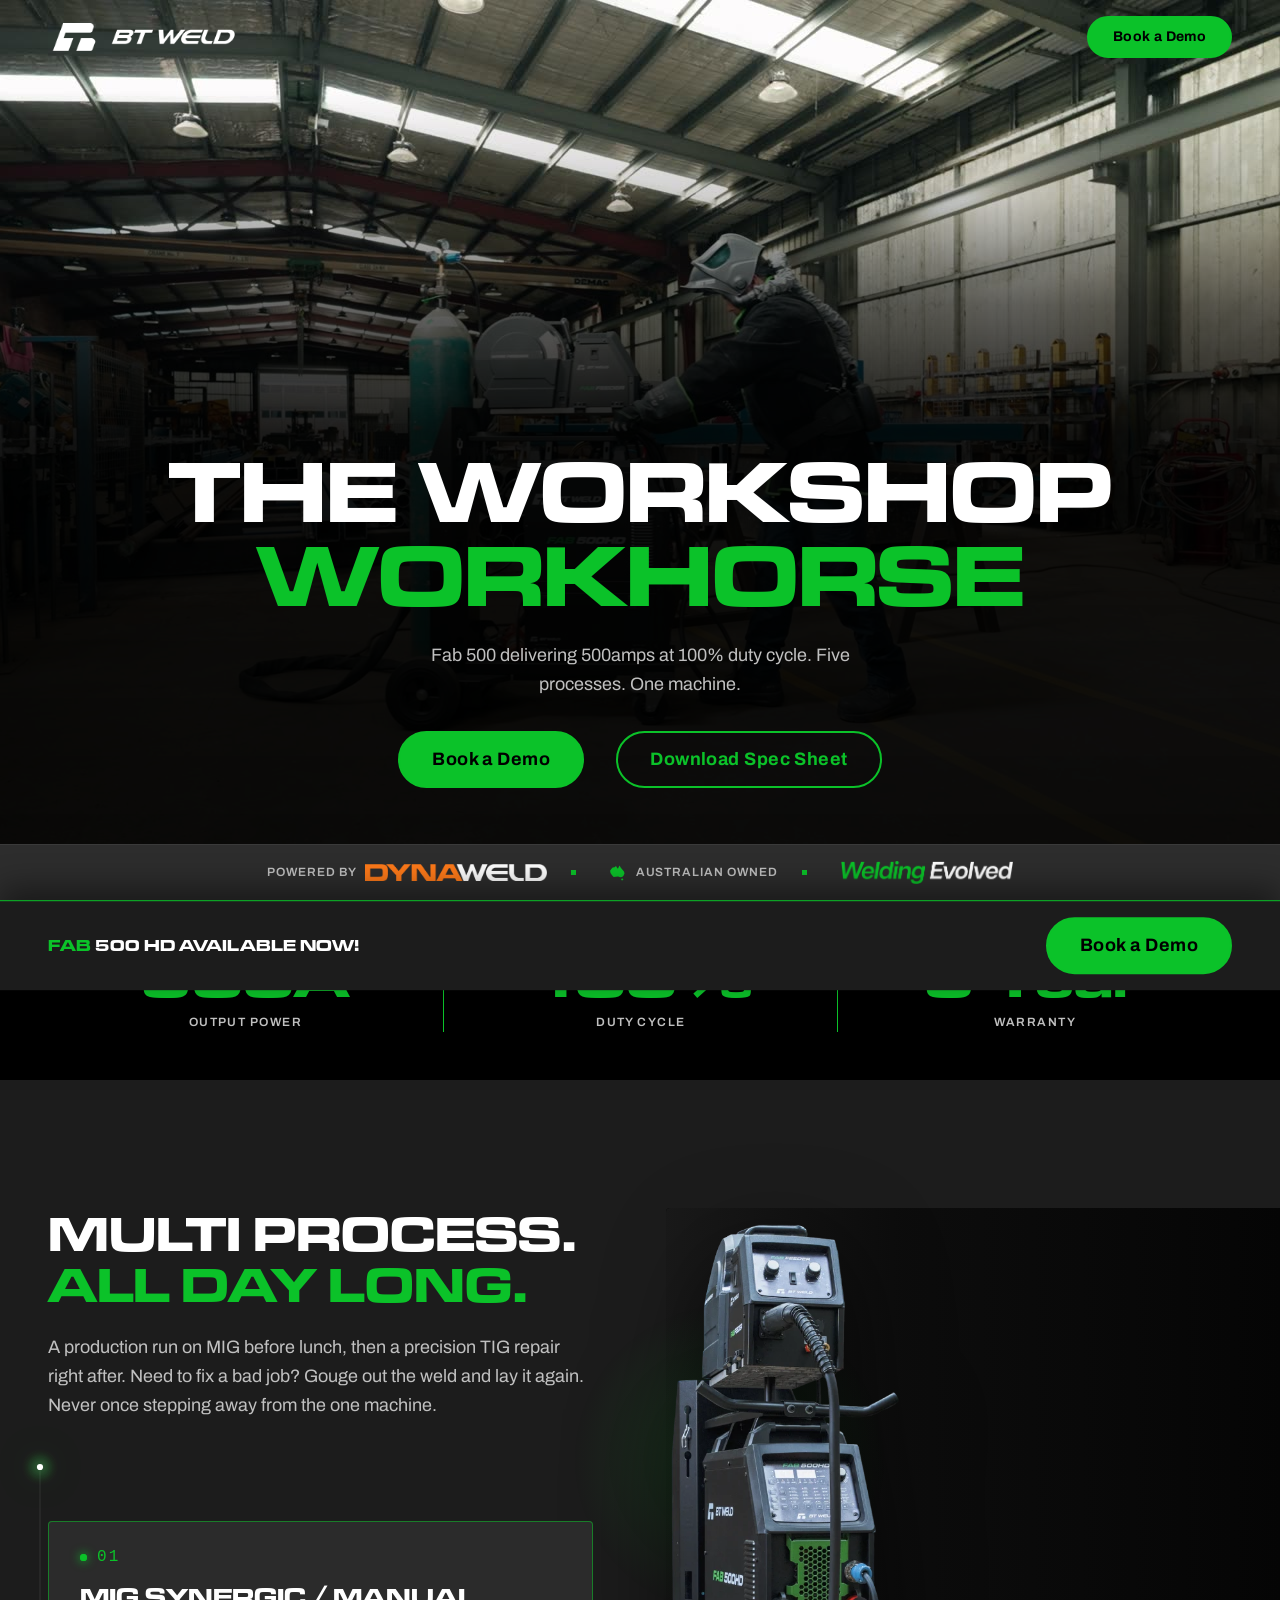
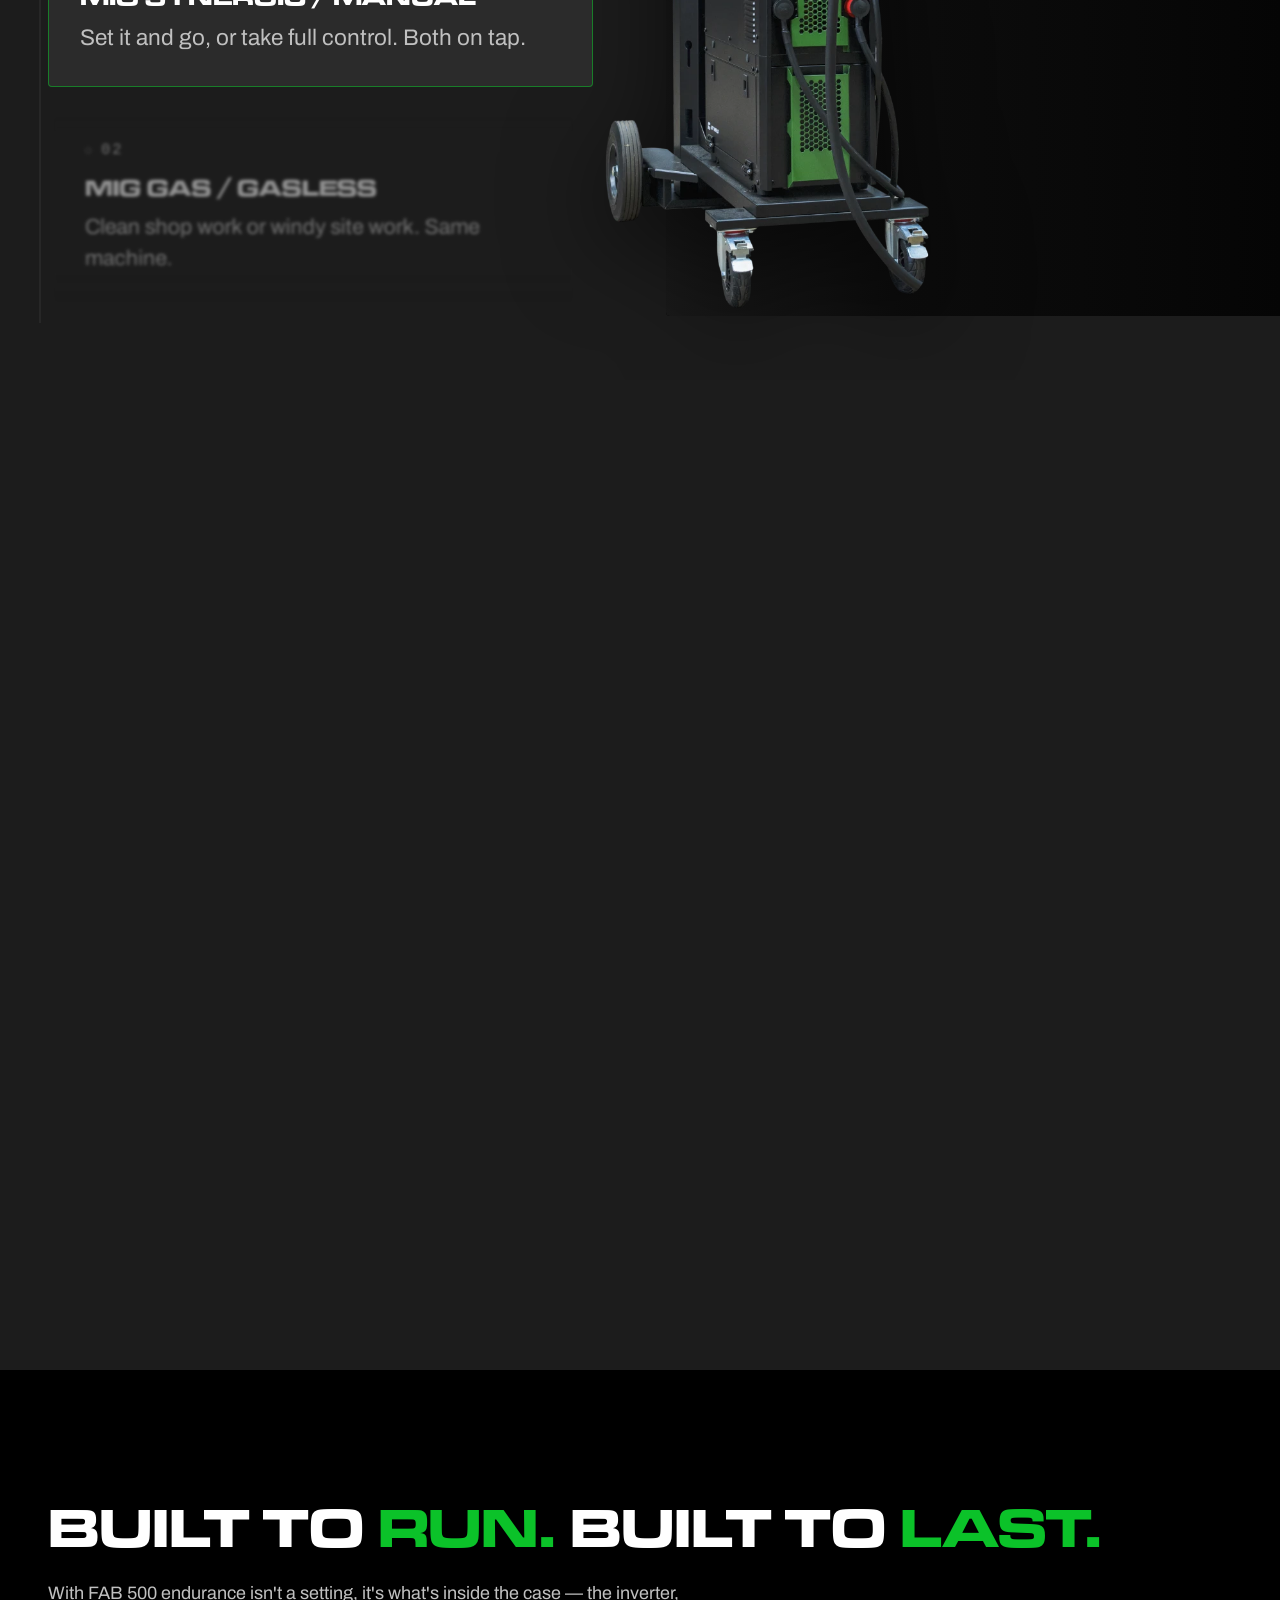
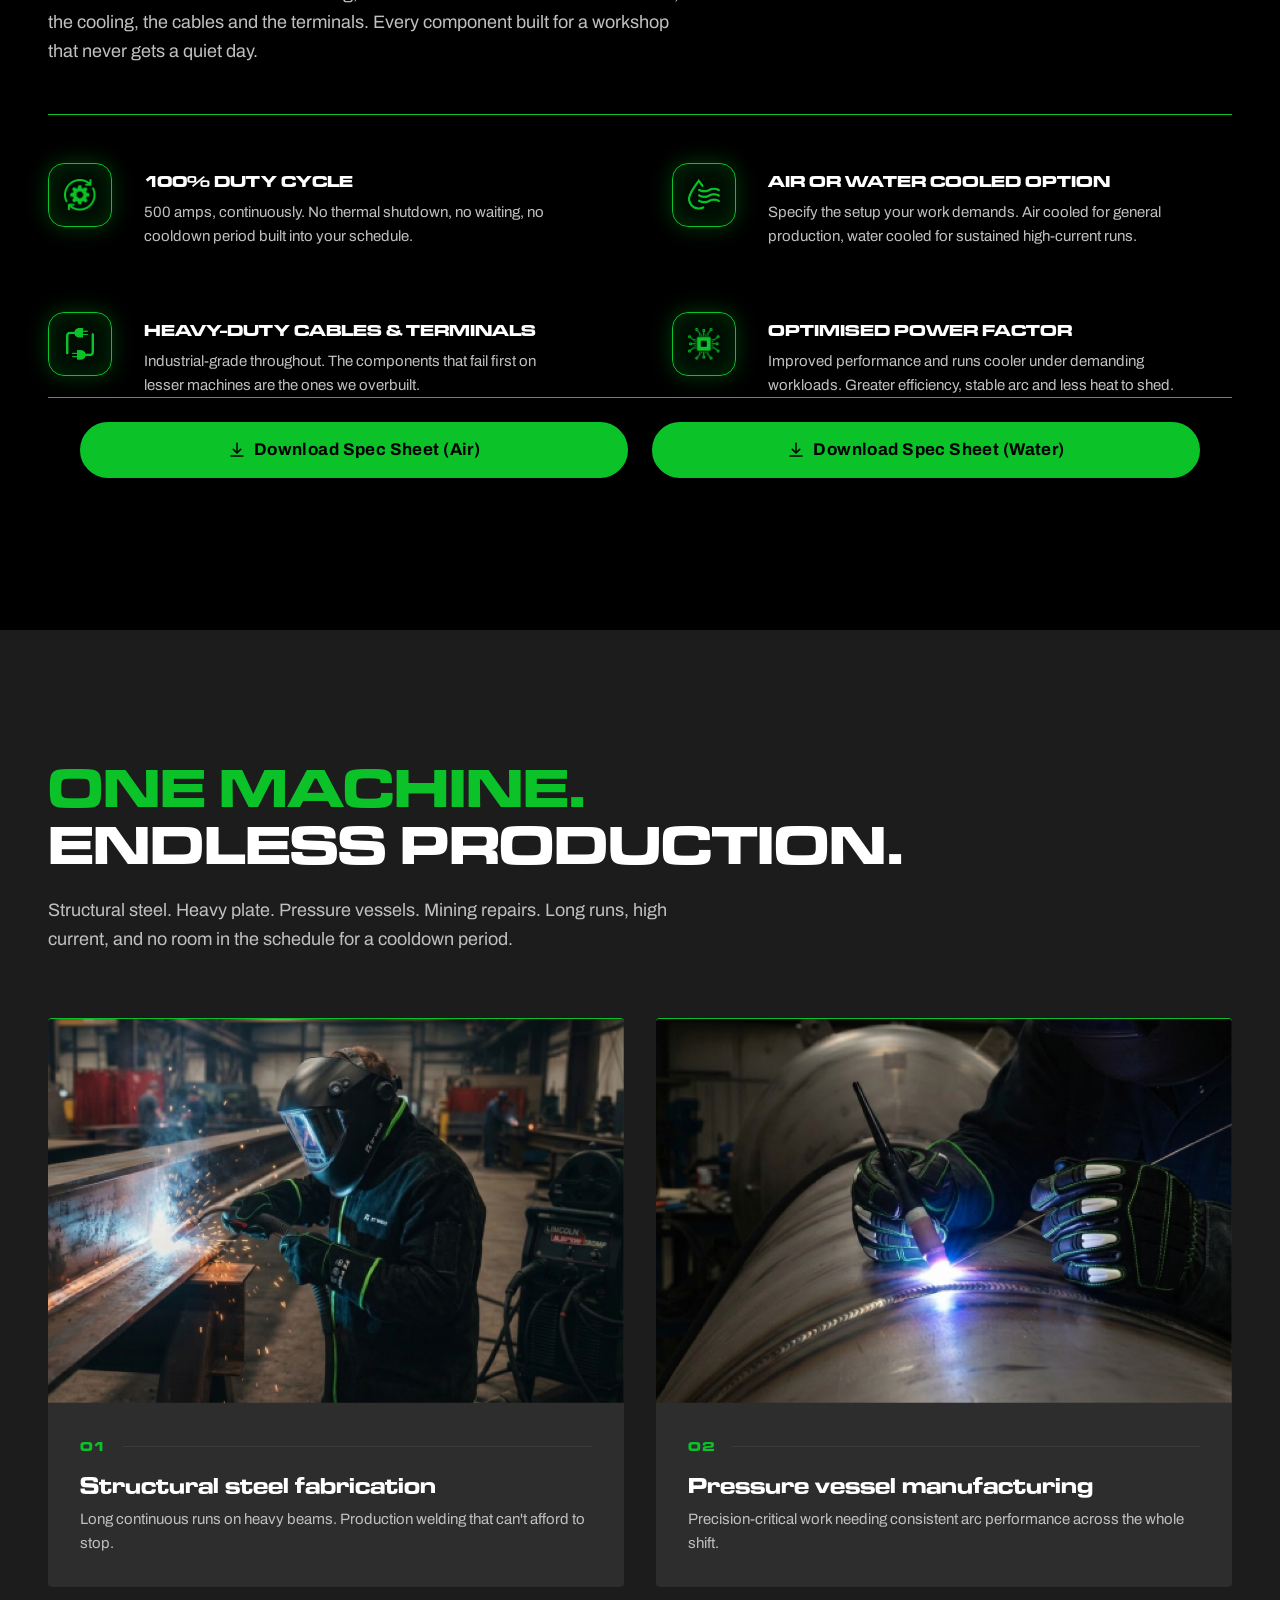
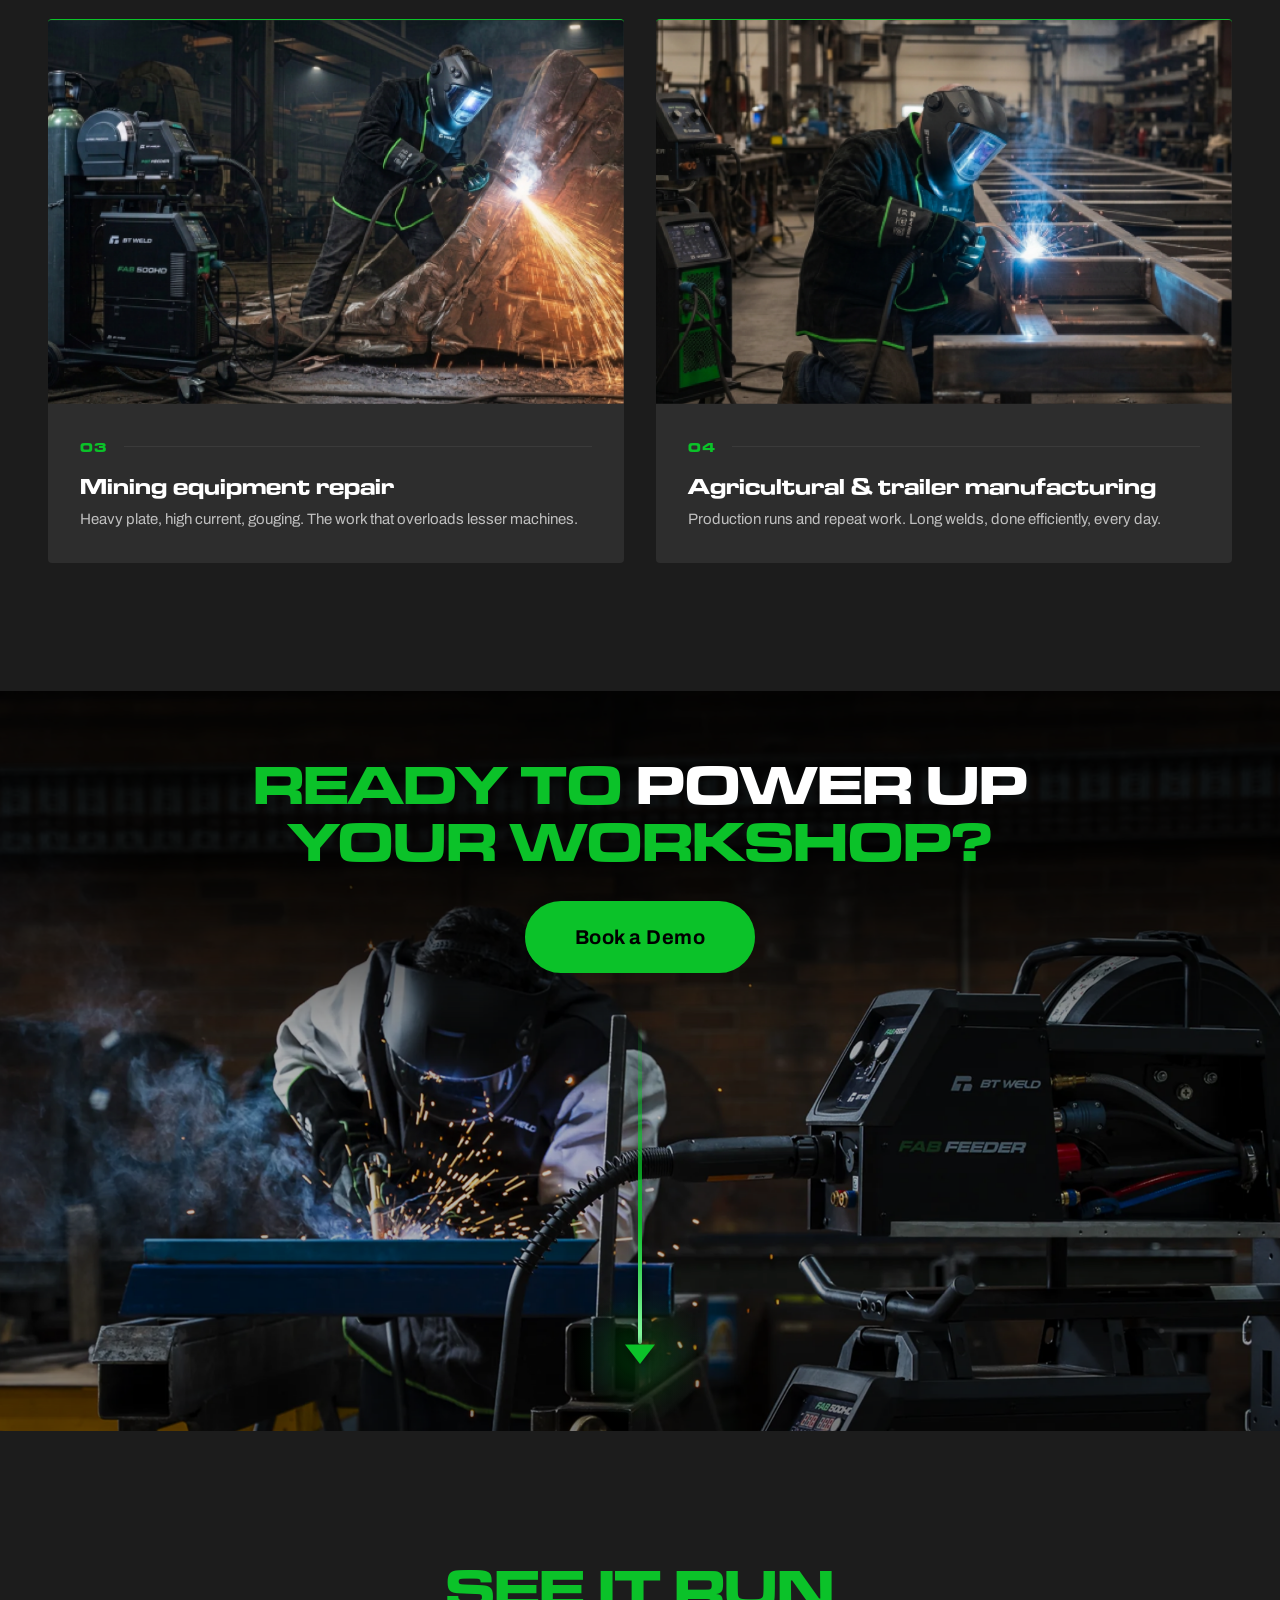
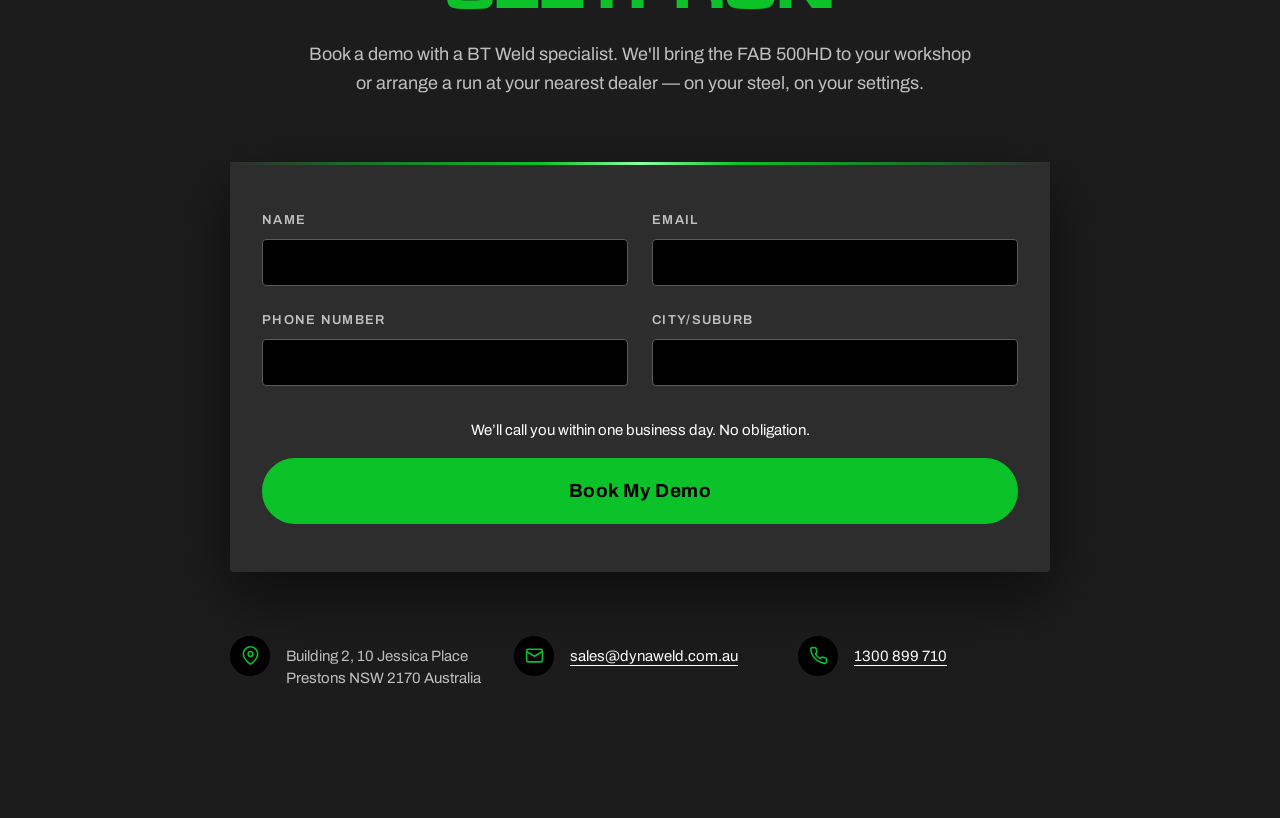
==== commit b19525ae: "Apply copy and layout revisions, fix buried mobile bead Content: - header phone link becomes a solid" ====
--- a/mockup/index.html
+++ b/mockup/index.html
@@ -61,7 +61,7 @@
     <a class="bt-logo" href="/" aria-label="BT Weld — home">
       <img src="assets/fab500hd/main-logo.png" alt="BT Weld" width="500" height="74" decoding="async">
     </a>
-    <a class="bt-btn bt-btn--ghost bt-masthead__tel" href="tel:+61287616500">+61 (2) 8761 6500</a>
+    <a class="bt-btn bt-masthead__cta" href="#book-demo" data-cta>Book a Demo</a>
   </div>
 </header>
 
@@ -83,7 +83,7 @@
     <div class="bt-wrap">
       <div class="bt-hero__copy">
         <h1 class="bt-display" id="hero-h">The Workshop<br><span class="bt-accent">Workhorse</span></h1>
-        <p class="bt-hero__sub">100% duty cycle at 500 amps. Five processes. One machine that doesn't stop when your schedule can't.</p>
+        <p class="bt-hero__sub">Fab 500 delivering 500amps at 100% duty cycle. Five processes. One machine.</p>
         <div class="bt-hero__actions">
           <a class="bt-btn" href="#book-demo" data-cta>Book a Demo</a>
           <a class="bt-btn bt-btn--ghost" href="assets/fab500hd/fab500hd-spec-sheet.pdf" target="_blank" rel="noopener">Download Spec Sheet</a>
@@ -201,7 +201,7 @@
             </article>
             <article class="bt-rail__card" data-rail-card>
               <span class="bt-rail__idx"><i class="bt-rail__led" aria-hidden="true"></i>03</span>
-              <h3 class="bt-rail__name">DC TIG (Lift Arc)</h3>
+              <h3 class="bt-rail__name">DC TIG (Scratch Start)</h3>
               <p class="bt-rail__cap">Clean, controlled starts for precision-critical joints.</p>
             </article>
             <article class="bt-rail__card" data-rail-card>
@@ -250,7 +250,7 @@
   <div class="bt-wrap bt-fit">
     <div class="bt-reveal bt-fit">
       <h2 class="bt-h2" id="eng-h">Built to <span class="bt-accent">Run.</span> Built to <span class="bt-accent">Last.</span></h2>
-      <p class="bt-body" style="margin-top: 24px; color: var(--bt-silver)">Endurance isn't a setting. It's the inverter, the drive system, the cables and the terminals. Every component built for a workshop that never gets a quiet day.</p>
+      <p class="bt-body" style="margin-top: 24px; color: var(--bt-silver)">With FAB 500 endurance isn't a setting, it's what's inside the case &mdash; the inverter, the cooling, the cables and the terminals. Every component built for a workshop that never gets a quiet day.</p>
     </div>
 
     <div class="bt-feats">
@@ -276,27 +276,7 @@
       </article>
     </div>
 
-    <!-- Rating plate — the page's one summary strip, and the download's home. -->
-    <div class="bt-plate bt-reveal">
-      <div class="bt-plate__head">
-        <h3 class="bt-plate__title">FAB 500HD</h3>
-        <p class="bt-plate__ids"><span>659500 Air</span><span>659510 Water</span></p>
-      </div>
-
-      <ul class="bt-plate__list">
-        <li class="bt-plate__item">3 Phase <b>415V</b></li>
-        <li class="bt-plate__item"><b>100%</b> duty cycle @ <b>500A</b></li>
-        <li class="bt-plate__item">Current range <b>30&ndash;500A</b></li>
-        <li class="bt-plate__item">Wire <b>0.6&ndash;2.4mm</b></li>
-        <li class="bt-plate__item">Electrode <b>1.6&ndash;5mm</b></li>
-        <li class="bt-plate__item">Max <b>30mm</b> plate</li>
-        <li class="bt-plate__item">Suits <b>D200 &amp; D300</b> spools</li>
-        <li class="bt-plate__item"><b>32 Kva</b> generator compatible</li>
-        <li class="bt-plate__item"><b>IP21S</b></li>
-        <li class="bt-plate__item"><b>83kg</b></li>
-      </ul>
-
-      <div class="bt-plate__dls">
+    <div class="bt-plate__dls bt-reveal">
         <a class="bt-btn bt-btn--block" href="assets/fab500hd/fab500hd-air-spec-sheet.pdf" target="_blank" rel="noopener">
           <svg class="bt-btn__i" viewBox="0 0 24 24" fill="none" stroke="currentColor" stroke-width="2" stroke-linecap="round" stroke-linejoin="round" aria-hidden="true">
             <path d="M12 3v12"/><path d="m7 11 5 5 5-5"/><path d="M4 20h16"/>
@@ -309,7 +289,6 @@
           </svg>
           Download Spec Sheet (Water)
         </a>
-      </div>
     </div>
   </div>
 </section>
@@ -391,84 +370,30 @@
         <form id="demo-form" novalidate>
           <div class="bt-fieldrow">
             <div class="bt-field">
-              <label class="bt-field__label" for="f-name">Full Name</label>
+              <label class="bt-field__label" for="f-name">Name</label>
               <input class="bt-input" id="f-name" name="name" type="text" autocomplete="name" required>
-              <p class="bt-field__err"><b>Required</b> — enter your name.</p>
+              <p class="bt-field__err"><b>Required</b> &mdash; enter your name.</p>
             </div>
-            <div class="bt-field">
-              <label class="bt-field__label" for="f-company">Company or Workplace</label>
-              <input class="bt-input" id="f-company" name="company" type="text" autocomplete="organization" required>
-              <p class="bt-field__err"><b>Required</b> — enter your company or workplace.</p>
-            </div>
-          </div>
-
-          <div class="bt-fieldrow">
             <div class="bt-field">
               <label class="bt-field__label" for="f-email">Email</label>
               <input class="bt-input" id="f-email" name="email" type="email" autocomplete="email" inputmode="email" required>
-              <p class="bt-field__err"><b>Check this</b> — enter a valid email address.</p>
+              <p class="bt-field__err"><b>Check this</b> &mdash; enter a valid email address.</p>
             </div>
+          </div>
+
+          <div class="bt-fieldrow">
             <div class="bt-field">
               <label class="bt-field__label" for="f-phone">Phone Number</label>
               <input class="bt-input" id="f-phone" name="phone" type="tel" autocomplete="tel" required>
-              <p class="bt-field__err"><b>Check this</b> — enter a valid phone number.</p>
-            </div>
-          </div>
-
-          <div class="bt-field">
-            <label class="bt-field__label" for="f-address">Business or workplace address</label>
-            <input class="bt-input" id="f-address" name="address" type="text" autocomplete="street-address" placeholder="Street, suburb, state" required>
-            <p class="bt-field__err"><b>Required</b> — enter your business or workplace address.</p>
-          </div>
-
-          <div class="bt-field" role="radiogroup" aria-labelledby="setup-l">
-            <p class="bt-field__label" id="setup-l">Air or water cooled?</p>
-            <div class="bt-choices bt-choices--inline">
-              <label class="bt-choice"><input type="radio" name="cooling" value="Air cooled" required><span>Air cooled</span></label>
-              <label class="bt-choice"><input type="radio" name="cooling" value="Water cooled"><span>Water cooled</span></label>
-              <label class="bt-choice"><input type="radio" name="cooling" value="Not sure yet"><span>Not sure yet</span></label>
-            </div>
-            <p class="bt-field__err"><b>Required</b> — pick one, or tell us you are not sure.</p>
-          </div>
-
-          <div class="bt-field" role="radiogroup" aria-labelledby="situation-l">
-            <p class="bt-field__label" id="situation-l">What best describes your situation?</p>
-            <div class="bt-choices">
-              <label class="bt-choice"><input type="radio" name="situation" value="Supply Store" required><span>Supply Store</span></label>
-              <label class="bt-choice"><input type="radio" name="situation" value="Welder or Fabricator"><span>Welder or Fabricator</span></label>
-              <label class="bt-choice"><input type="radio" name="situation" value="Existing Dynaweld Reseller"><span>Existing Dynaweld Reseller</span></label>
-              <label class="bt-choice"><input type="radio" name="situation" value="Other"><span>Other</span></label>
-            </div>
-            <p class="bt-field__err"><b>Required</b> — choose the one that fits.</p>
-          </div>
-
-          <div class="bt-fieldrow">
-            <div class="bt-field">
-              <label class="bt-field__label" for="f-employees">Number of employees <span class="bt-field__opt">(optional)</span></label>
-              <input class="bt-input" id="f-employees" name="employees" type="number" min="1" step="1" inputmode="numeric">
+              <p class="bt-field__err"><b>Check this</b> &mdash; enter a valid phone number.</p>
             </div>
             <div class="bt-field">
-              <label class="bt-field__label" for="f-stores">Number of stores <span class="bt-field__opt">(optional)</span></label>
-              <input class="bt-input" id="f-stores" name="stores" type="number" min="1" step="1" inputmode="numeric">
+              <label class="bt-field__label" for="f-city">City/Suburb</label>
+              <input class="bt-input" id="f-city" name="city" type="text" autocomplete="address-level2" required>
+              <p class="bt-field__err"><b>Required</b> &mdash; enter your city or suburb.</p>
             </div>
           </div>
 
-          <div class="bt-fieldrow">
-            <div class="bt-field">
-              <label class="bt-field__label" for="f-website">Website <span class="bt-field__opt">(optional)</span></label>
-              <input class="bt-input" id="f-website" name="website_url" type="url" autocomplete="url" inputmode="url">
-              <p class="bt-field__err"><b>Check this</b> — enter a valid web address.</p>
-            </div>
-            <div class="bt-field">
-              <label class="bt-field__label" for="f-date">Ideal date for demonstration <span class="bt-field__opt">(optional)</span></label>
-              <input class="bt-input" id="f-date" name="demo_date" type="date">
-            </div>
-          </div>
-
-          <label class="bt-check">
-            <input type="checkbox" id="f-optout" name="no_marketing" value="yes">
-            <span>Tick if you do not wish to be contacted in the future about any promotion or product launches.</span>
-          </label>
 
           <div class="bt-hp" aria-hidden="true">
             <label for="f-hp">Leave this field empty</label>
--- a/mockup/assets/css/fab500hd.css
+++ b/mockup/assets/css/fab500hd.css
@@ -684,7 +684,15 @@
 
      svh, not vh: mobile browser chrome would otherwise push the foot of the
      composition under the fold. */
-  .bt-mp { --bt-mp-vid-h: 40svh; }
+  .bt-mp {
+    --bt-mp-vid-h: 40svh;
+    /* The pin's window is the whole viewport, so any height the composition
+       does not use shows as a dead band under a finished progress bar. The
+       rail takes that slack back; the runway comes down with it so the
+       sequence is not longer than it needs to be for six cards. */
+    --bt-mp-runway-m: 120vh;
+    --bt-rail-h: clamp(200px, 43svh, 470px);
+  }
 
   .bt-mp[data-pinned] {
     height: calc(100svh + var(--bt-mp-vid-h) + var(--bt-mp-runway-m, 160vh));
@@ -694,7 +702,10 @@
     position: sticky;
     top: calc(-1 * var(--bt-mp-vid-h));   /* the band rides up out of frame */
     height: calc(100svh + var(--bt-mp-vid-h));
-    padding-block: 0 var(--bt-space-16);
+    /* The booking bar floats over the foot of the pinned frame. Without its
+       height reserved here the bead - the one thing that reports progress -
+       lands underneath it and the rail's last rows go with it. */
+    padding-block: 0 calc(var(--bt-sticky-h, 0px) + var(--bt-space-16));
   }
 
   /* the stage stops being an overlay and becomes the band itself */
@@ -739,6 +750,23 @@
      positioned, and static would hand them .bt-rail as a containing block,
      which paints the bead as a full-height column across the cards. */
   .bt-mp[data-pinned] .bt-seam-h { position: relative; bottom: auto; margin-top: var(--bt-space-24); }
+
+  /* The rail takes whatever height is left once the headline, the body and
+     the reserved booking-bar strip have had theirs, instead of guessing with
+     a fixed svh fraction. The fraction held at 812px tall and overran the bar
+     at 640px, which buried the bead - the one element reporting progress. */
+  .bt-mp[data-pinned] .bt-mp__pin { display: flex; flex-direction: column; }
+  .bt-mp[data-pinned] .bt-mp__stage { flex: 0 0 auto; }
+  .bt-mp[data-pinned] .bt-mp__inner,
+  .bt-mp[data-pinned] .bt-mp__copy,
+  .bt-mp[data-pinned] .bt-rail {
+    display: flex;
+    flex-direction: column;
+    flex: 1 1 auto;
+    min-height: 0;        /* without this a flex item refuses to shrink past its content */
+  }
+  .bt-mp[data-pinned] .bt-rail__viewport { flex: 1 1 auto; height: auto; min-height: 120px; }
+  .bt-mp[data-pinned] .bt-seam-h { flex: 0 0 auto; }
 }
 
 .bt-seam-h {
@@ -2419,7 +2447,7 @@
    all come from .bt-btn--ghost — this only resizes it and keeps the figures
    aligned. A number that looks like a control gets dialled; a line of grey
    text next to a logo does not. */
-.bt-masthead__tel {
+.bt-masthead__cta {
   font-size: 0.8125rem;
   padding: 8px var(--bt-space-16);
   white-space: nowrap;
@@ -2427,7 +2455,7 @@
 }
 
 @media (min-width: 768px) {
-  .bt-masthead__tel { font-size: 0.875rem; padding: 9px var(--bt-space-24); }
+  .bt-masthead__cta { font-size: 0.875rem; padding: 9px var(--bt-space-24); }
 }
 
 /* =========================================================================
